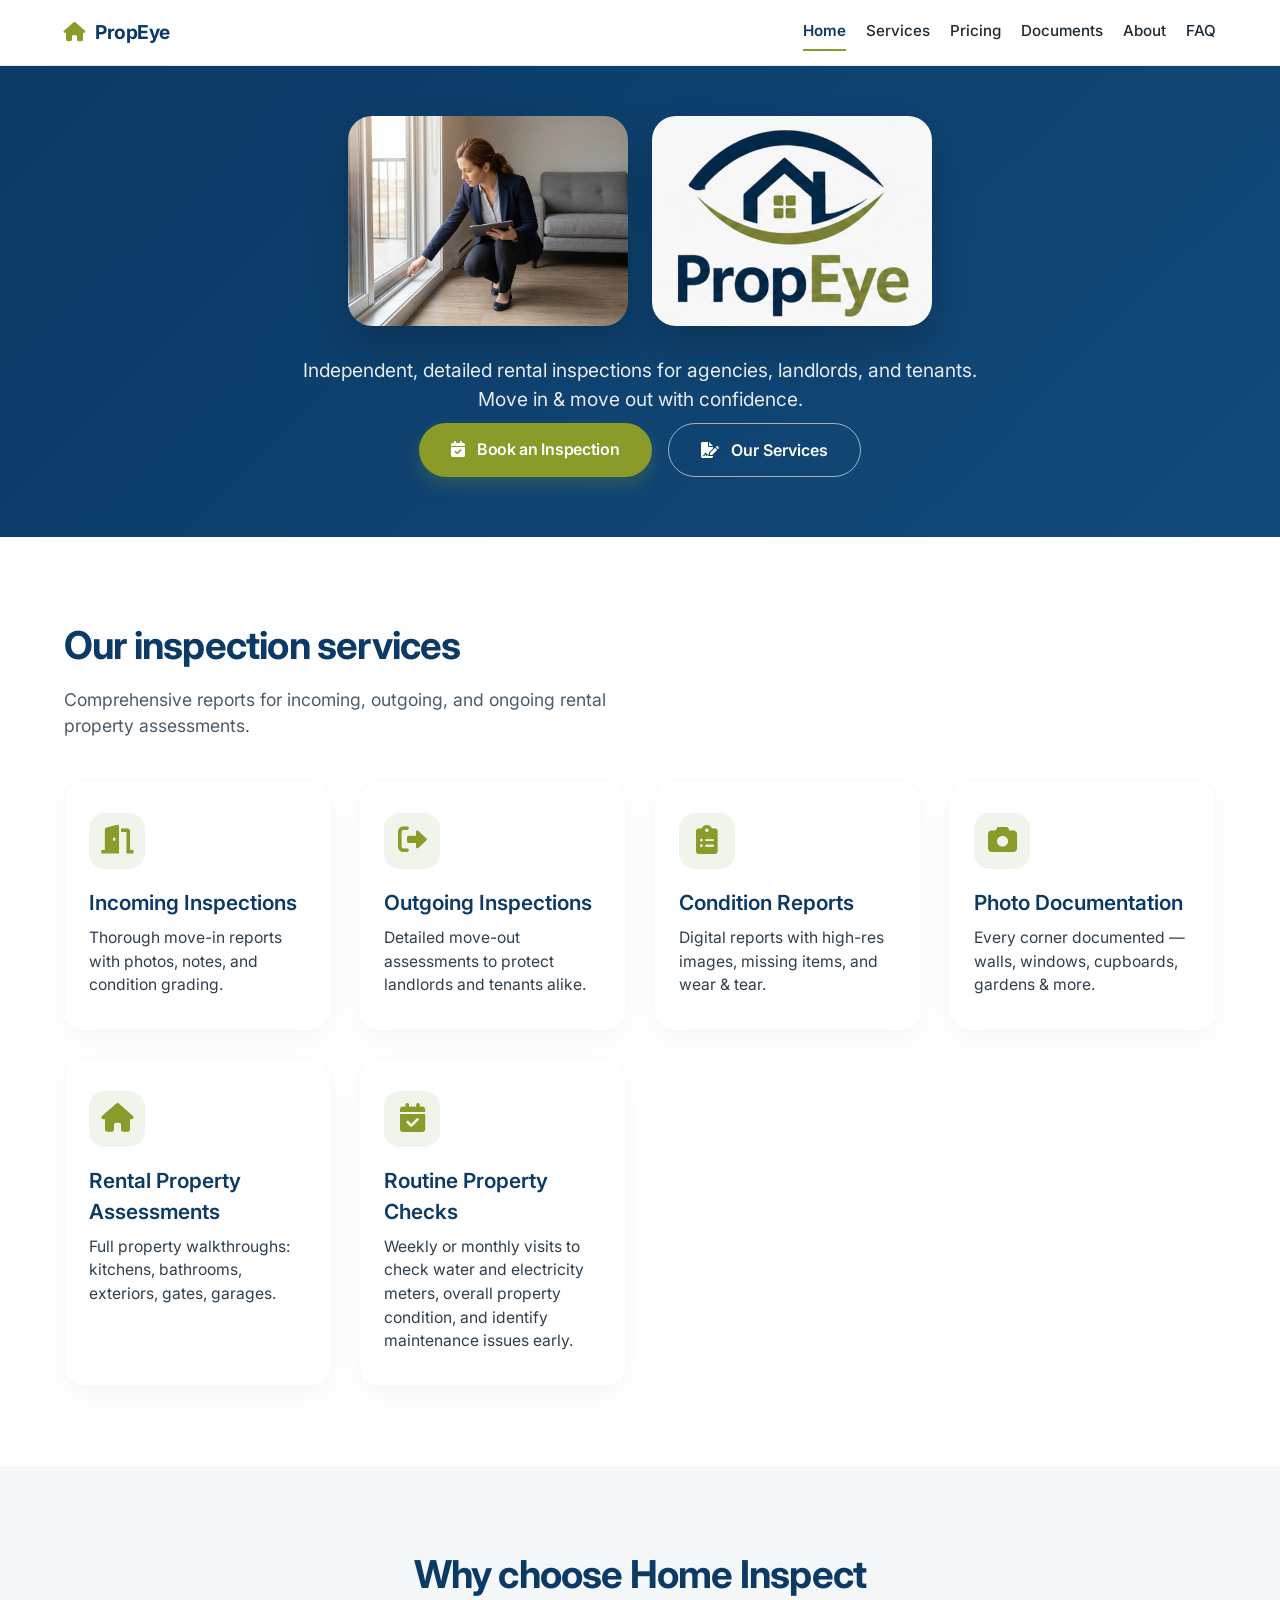
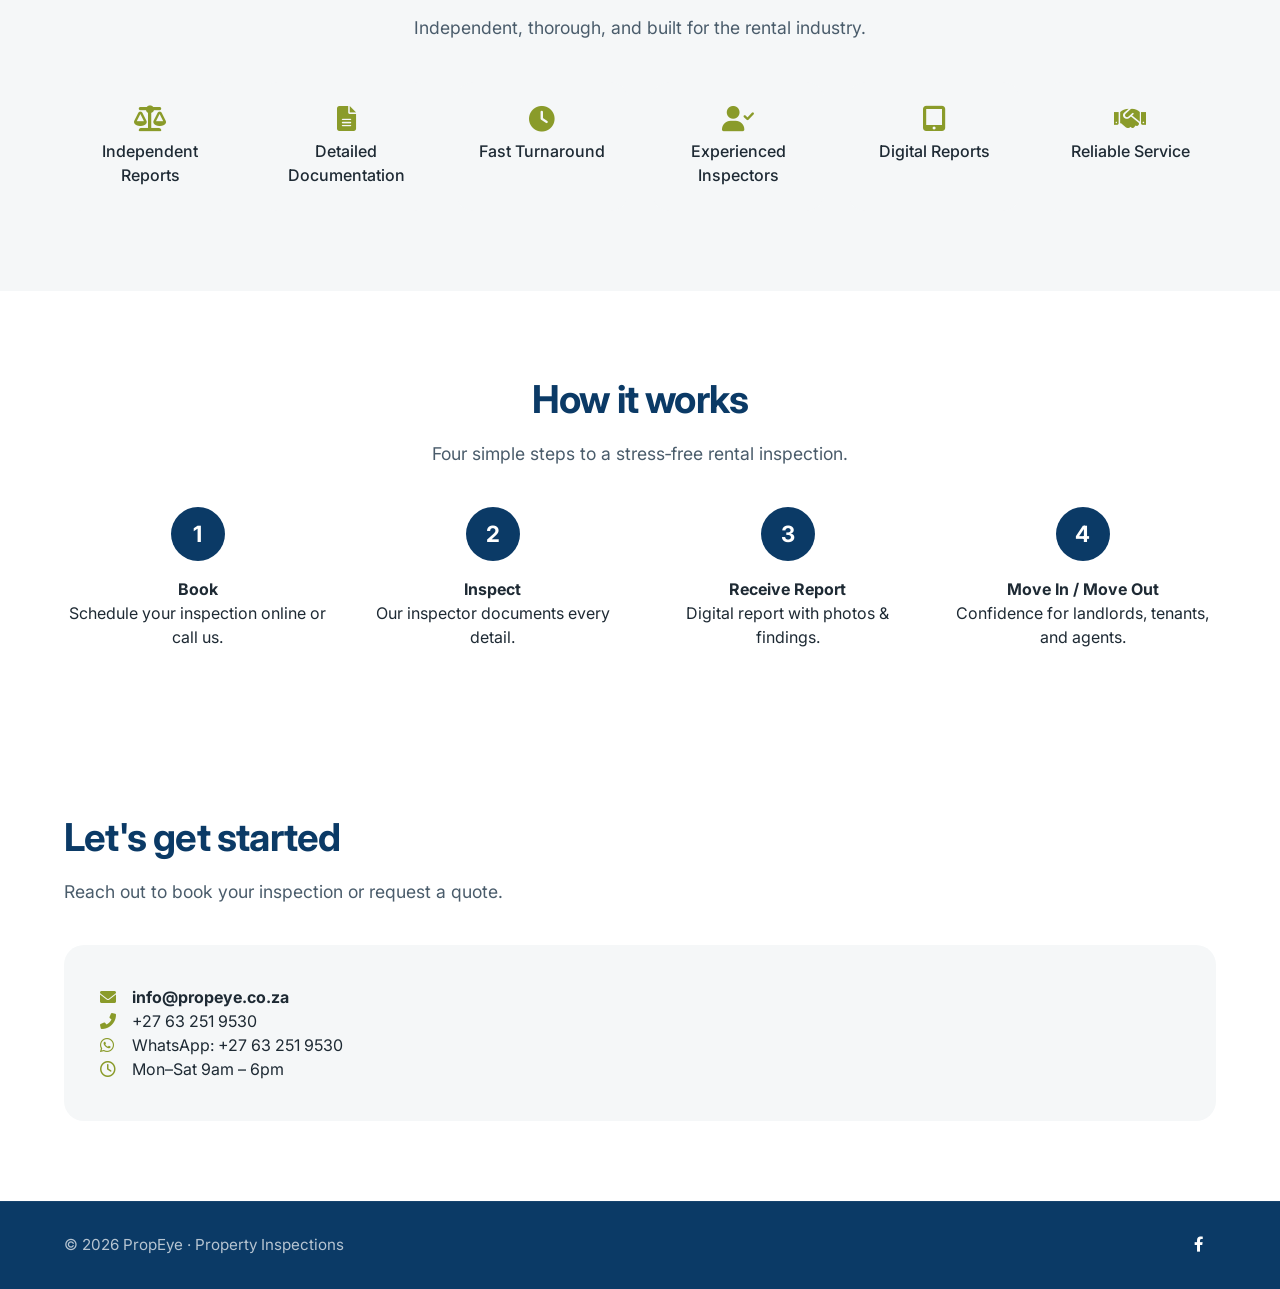
==== index.html @ f42c0b0c "added services and pricing page, fixed img layout on index page" ====
<!DOCTYPE html>
<html lang="en">
<head>
  <meta charset="UTF-8" />
  <meta name="viewport" content="width=device-width, initial-scale=1.0" />
  <title>PropEye Property Inspections</title>
  <link rel="icon" href="images/icon.png" type="image/png">
  <!-- Google Fonts + Font Awesome Icons -->
  <link rel="preconnect" href="https://fonts.googleapis.com" />
  <link rel="preconnect" href="https://fonts.gstatic.com" crossorigin />
  <link href="https://fonts.googleapis.com/css2?family=Inter:opsz,wght@14..32,400;14..32,500;14..32,600;14..32,700&display=swap" rel="stylesheet" />
  <link rel="stylesheet" href="https://cdnjs.cloudflare.com/ajax/libs/font-awesome/6.0.0-beta3/css/all.min.css" />
  <style>
    /* ----- reset & base ----- */
    * {
      margin: 0;
      padding: 0;
      box-sizing: border-box;
    }

    :root {
      --navy: #0B3A66;
      --olive: #8A9B2A;
      --white: #FFFFFF;
      --light-grey: #F5F7F8;
      --text-dark: #1E2A34;
      --shadow-sm: 0 10px 30px rgba(0, 0, 0, 0.04);
      --shadow-hover: 0 20px 40px rgba(0, 0, 0, 0.07);
      --radius: 20px;
      --transition: all 0.25s ease;
    }

    html {
      scroll-behavior: smooth;
    }

    body {
      font-family: 'Inter', -apple-system, BlinkMacSystemFont, sans-serif;
      background: var(--white);
      color: var(--text-dark);
      line-height: 1.5;
      -webkit-font-smoothing: antialiased;
    }

    .container {
      max-width: 1200px;
      margin: 0 auto;
      padding: 0 24px;
    }

    /* ----- navigation ----- */
    .top-nav {
      background: white;
      border-bottom: 1px solid #e6eaef;
      padding: 14px 0;
      position: sticky;
      top: 0;
      z-index: 100;
      backdrop-filter: blur(4px);
      background: rgba(255,255,255,0.92);
    }

    .nav-inner {
      display: flex;
      flex-wrap: wrap;
      align-items: center;
      justify-content: space-between;
      gap: 16px 24px;
    }

    .nav-logo {
      font-weight: 700;
      font-size: 1.2rem;
      color: var(--navy);
      letter-spacing: -0.5px;
    }
    .nav-logo i {
      color: var(--olive);
      margin-right: 6px;
    }

    .nav-links {
      display: flex;
      flex-wrap: wrap;
      gap: 8px 20px;
      align-items: center;
    }

    .nav-links a {
      color: var(--text-dark);
      text-decoration: none;
      font-weight: 500;
      font-size: 0.95rem;
      padding: 6px 0;
      border-bottom: 2px solid transparent;
      transition: 0.2s;
    }

    .nav-links a:hover {
      border-bottom-color: var(--olive);
      color: var(--navy);
    }

    .nav-links a.active {
      border-bottom-color: var(--olive);
      color: var(--navy);
      font-weight: 600;
    }

    /* ----- buttons ----- */
    .btn-primary {
      display: inline-block;
      background: var(--olive);
      color: white;
      font-weight: 600;
      padding: 14px 32px;
      border-radius: 60px;
      text-decoration: none;
      font-size: 1rem;
      transition: var(--transition);
      border: none;
      box-shadow: 0 8px 18px rgba(138, 155, 42, 0.25);
      letter-spacing: -0.3px;
    }

    .btn-primary i {
      margin-right: 8px;
    }

    .btn-primary:hover {
      background: #7a8b22;
      transform: scale(1.01);
      box-shadow: 0 12px 24px rgba(138, 155, 42, 0.35);
    }

    .btn-outline {
      display: inline-block;
      background: transparent;
      color: white;
      font-weight: 600;
      padding: 14px 32px;
      border-radius: 60px;
      text-decoration: none;
      font-size: 1rem;
      border: 1.5px solid rgba(255,255,255,0.5);
      transition: var(--transition);
      backdrop-filter: blur(2px);
    }

    .btn-outline i {
      margin-right: 8px;
    }

    .btn-outline:hover {
      background: rgba(255,255,255,0.1);
      border-color: white;
    }

 /* ----- hero (index page) with two images ----- */
    .hero {
      background: linear-gradient(135deg, var(--navy) 0%, #124a7a 100%);
      color: white;
      padding: 50px 0 60px;
    }

    .hero .hero-image-row {
      display: flex;
      justify-content: center;
      gap: 24px;
      flex-wrap: wrap;
      margin-bottom: 30px;
    }

    .hero .hero-image-item {
      flex: 0 1 280px;
      max-width: 340px;
    }

    .hero .hero-image-item img {
      width: 100%;
      aspect-ratio: 4 / 3;
      object-fit: cover;
      border-radius: 24px;
      box-shadow: 0 20px 40px rgba(0,0,0,0.2);
      display: block;
      background: #d9e2ec;
    }

    .hero .hero-text-block {
      text-align: center;
      max-width: 700px;
      margin: 0 auto;
    }

    .hero .hero-text-block h1 {
      font-size: 2.6rem;
      font-weight: 700;
      letter-spacing: -0.8px;
      margin-bottom: 12px;
    }

    .hero .hero-text-block p {
      font-size: 1.2rem;
      opacity: 0.9;
      margin-bottom: 10px;
    }

    .hero .hero-buttons {
      display: flex;
      flex-wrap: wrap;
      justify-content: center;
      gap: 16px;
    }

    /* override outline for dark bg */
    .btn-outline {
      border-color: rgba(255,255,255,0.6);
    }

    /* ----- section base (keep all existing styles) ----- */
    section {
      padding: 80px 0;
    }

    .section-title {
      font-size: 2.4rem;
      font-weight: 700;
      letter-spacing: -0.8px;
      color: var(--navy);
      margin-bottom: 12px;
    }

    .section-sub {
      color: #4a5c6b;
      max-width: 600px;
      margin-bottom: 40px;
      font-size: 1.1rem;
    }

    .text-center {
      text-align: center;
    }

    .mx-auto {
      margin-left: auto;
      margin-right: auto;
    }

    .grid-3 {
      display: grid;
      grid-template-columns: repeat(auto-fit, minmax(250px, 1fr));
      gap: 28px;
    }

    .grid-4 {
      display: grid;
      grid-template-columns: repeat(auto-fit, minmax(200px, 1fr));
      gap: 28px;
    }

    .card {
      background: var(--white);
      padding: 32px 24px;
      border-radius: var(--radius);
      box-shadow: var(--shadow-sm);
      transition: var(--transition);
      border: 1px solid rgba(0,0,0,0.02);
    }

    .card:hover {
      transform: translateY(-6px);
      box-shadow: var(--shadow-hover);
    }

    .card i {
      font-size: 2.2rem;
      color: var(--olive);
      margin-bottom: 16px;
      display: inline-block;
    }

    .card h3 {
      font-size: 1.3rem;
      font-weight: 600;
      margin-bottom: 8px;
      color: var(--navy);
    }

    .card p {
      color: #2e3f4d;
      font-size: 0.98rem;
    }

    .card-icon-bg {
      background: #f0f5eb;
      width: 56px;
      height: 56px;
      border-radius: 16px;
      display: flex;
      align-items: center;
      justify-content: center;
      margin-bottom: 18px;
    }

    .card-icon-bg i {
      font-size: 1.8rem;
      margin: 0;
      color: var(--olive);
    }

    .feature-grid {
      display: grid;
      grid-template-columns: repeat(auto-fit, minmax(170px, 1fr));
      gap: 24px;
    }

    .feature-item {
      background: var(--light-grey);
      padding: 24px 18px;
      border-radius: 18px;
      text-align: center;
      font-weight: 500;
    }

    .feature-item i {
      color: var(--olive);
      font-size: 1.6rem;
      margin-bottom: 8px;
      display: block;
    }

    .step-circle {
      display: flex;
      flex-direction: column;
      align-items: center;
      text-align: center;
    }

    .step-number {
      background: var(--navy);
      color: white;
      width: 54px;
      height: 54px;
      border-radius: 60px;
      display: flex;
      align-items: center;
      justify-content: center;
      font-weight: 700;
      font-size: 1.4rem;
      margin-bottom: 16px;
    }

    .testimonial-card {
      background: var(--light-grey);
      padding: 28px 24px;
      border-radius: var(--radius);
      box-shadow: var(--shadow-sm);
    }

    .testimonial-card i {
      color: var(--olive);
      opacity: 0.3;
      font-size: 1.8rem;
      margin-bottom: 6px;
    }

    .testimonial-card p {
      font-style: italic;
      margin: 8px 0 12px;
    }

    .testimonial-card h4 {
      font-weight: 600;
      color: var(--navy);
    }

    .contact-card {
      background: var(--light-grey);
      border-radius: var(--radius);
      padding: 40px 36px;
      display: flex;
      flex-wrap: wrap;
      gap: 30px;
      justify-content: space-between;
      align-items: center;
    }

    .contact-details i {
      width: 28px;
      color: var(--olive);
    }

    .footer {
      background: var(--navy);
      color: rgba(255,255,255,0.7);
      padding: 32px 0;
      font-size: 0.95rem;
      border-top: 1px solid rgba(255,255,255,0.05);
    }

    .footer a {
      color: white;
      text-decoration: none;
      margin: 0 12px;
    }

    .footer a:hover {
      text-decoration: underline;
    }

    @media (max-width: 700px) {
      .hero-image-row {
        gap: 16px;
        max-width: 480px;
      }
      .hero-image-item {
        flex: 1 1 140px;
        min-width: 120px;
        max-width: 220px;
      }
      .hero-text-block p {
        font-size: 1.1rem;
      }
      .section-title {
        font-size: 2rem;
      }
      .contact-card {
        flex-direction: column;
        align-items: flex-start;
      }
      .nav-inner {
        flex-direction: column;
        align-items: center;
      }
    }

    @media (max-width: 480px) {
      .hero-image-item {
        flex: 1 1 100%;
        max-width: 260px;
        min-width: 140px;
      }
      .hero-image-row {
        max-width: 100%;
      }
    }
  </style>
</head>
<body>

<!-- NAVIGATION -->
<nav class="top-nav">
  <div class="container nav-inner">
    <div class="nav-logo">
      <i class="fas fa-home"></i> PropEye
    </div>
    <div class="nav-links">
      <a href="index.html" class="active">Home</a>
      <a href="services.html">Services</a>
      <a href="pricing.html">Pricing</a>
      <a href="#">Documents</a>
      <a href="#">About</a>
      <a href="#">FAQ</a>
    </div>
  </div>
</nav>

<!-- HERO: two images side by side, same size + p + buttons -->
<!-- <header class="hero">
  <div class="container hero-grid">
    <div class="hero-image-row">
      <div class="hero-image-item logo">
        <img src="images/logo.png" alt="Home Inspect Logo" />
      </div>
      <div class="hero-image-item">
        <img src="images/inspections.jpg" alt="Property inspector reviewing rental home" />
      </div>
    </div>
    <div class="hero-text-block">
      <p>Independent, detailed rental inspections for agencies, landlords, and tenants. Move in & move out with confidence.</p>
      <div class="hero-buttons">
        <a href="#contact" class="btn-primary"><i class="fas fa-calendar-check"></i> Book an Inspection</a>
        <a href="services.html" class="btn-outline"><i class="fas fa-file-signature"></i> Our Services</a>
      </div>
    </div>
  </div>
</header> -->

  <header class="hero">
    <div class="container">
      <div class="hero-image-row">
        <div class="hero-image-item">
          <img src="images/inspections.jpg" alt="Detailed property inspection" />
        </div>
        <div class="hero-image-item">
          <img src="images/logo.png" alt="PropEye logo" />
        </div>
      </div>
      <div class="hero-text-block">
        <p>Independent, detailed rental inspections for agencies, landlords, and tenants. Move in & move out with confidence.</p>
      <div class="hero-buttons">
        <a href="#contact" class="btn-primary"><i class="fas fa-calendar-check"></i> Book an Inspection</a>
        <a href="services.html" class="btn-outline"><i class="fas fa-file-signature"></i> Our Services</a>
      </div>
      </div>
    </div>
  </header>

<!-- SERVICES -->
<section id="services">
  <div class="container">
    <h2 class="section-title">Our inspection services</h2>
    <p class="section-sub">Comprehensive reports for incoming, outgoing, and ongoing rental property assessments.</p>
    <div class="grid-3">
      <div class="card"><div class="card-icon-bg"><i class="fas fa-door-open"></i></div><h3>Incoming Inspections</h3><p>Thorough move-in reports with photos, notes, and condition grading.</p></div>
      <div class="card"><div class="card-icon-bg"><i class="fas fa-sign-out-alt"></i></div><h3>Outgoing Inspections</h3><p>Detailed move-out assessments to protect landlords and tenants alike.</p></div>
      <div class="card"><div class="card-icon-bg"><i class="fas fa-clipboard-list"></i></div><h3>Condition Reports</h3><p>Digital reports with high-res images, missing items, and wear &amp; tear.</p></div>
      <div class="card"><div class="card-icon-bg"><i class="fas fa-camera"></i></div><h3>Photo Documentation</h3><p>Every corner documented — walls, windows, cupboards, gardens &amp; more.</p></div>
      <div class="card"><div class="card-icon-bg"><i class="fas fa-home"></i></div><h3>Rental Property Assessments</h3><p>Full property walkthroughs: kitchens, bathrooms, exteriors, gates, garages.</p></div>
      <div class="card"><div class="card-icon-bg"><i class="fas fa-calendar-check"></i></div><h3>Routine Property Checks</h3><p>Weekly or monthly visits to check water and electricity meters, overall property condition, and identify maintenance issues early.</p></div>
    </div>
  </div>
</section>

<!-- WHY CHOOSE US -->
<section style="background: var(--light-grey);">
  <div class="container">
    <h2 class="section-title text-center">Why choose Home Inspect</h2>
    <p class="section-sub text-center mx-auto">Independent, thorough, and built for the rental industry.</p>
    <div class="feature-grid">
      <div class="feature-item"><i class="fas fa-balance-scale"></i> Independent Reports</div>
      <div class="feature-item"><i class="fas fa-file-alt"></i> Detailed Documentation</div>
      <div class="feature-item"><i class="fas fa-clock"></i> Fast Turnaround</div>
      <div class="feature-item"><i class="fas fa-user-check"></i> Experienced Inspectors</div>
      <div class="feature-item"><i class="fas fa-tablet-alt"></i> Digital Reports</div>
      <div class="feature-item"><i class="fas fa-handshake"></i> Reliable Service</div>
    </div>
  </div>
</section>

<!-- HOW IT WORKS -->
<section>
  <div class="container">
    <h2 class="section-title text-center">How it works</h2>
    <p class="section-sub text-center mx-auto">Four simple steps to a stress‑free rental inspection.</p>
    <div class="grid-4">
      <div class="step-circle"><div class="step-number">1</div><h4>Book</h4><p>Schedule your inspection online or call us.</p></div>
      <div class="step-circle"><div class="step-number">2</div><h4>Inspect</h4><p>Our inspector documents every detail.</p></div>
      <div class="step-circle"><div class="step-number">3</div><h4>Receive Report</h4><p>Digital report with photos &amp; findings.</p></div>
      <div class="step-circle"><div class="step-number">4</div><h4>Move In / Move Out</h4><p>Confidence for landlords, tenants, and agents.</p></div>
    </div>
  </div>
</section>

<!-- CONTACT -->
<section id="contact">
  <div class="container">
    <h2 class="section-title">Let's get started</h2>
    <p class="section-sub">Reach out to book your inspection or request a quote.</p>
    <div class="contact-card">
      <div>
        <div class="contact-details"><i class="fas fa-envelope"></i> <strong>info@propeye.co.za</strong></div>
        <div class="contact-details"><i class="fas fa-phone-alt"></i> +27 63 251 9530</div>
        <div class="contact-details"><i class="fab fa-whatsapp"></i> WhatsApp: +27 63 251 9530</div>
        <div class="contact-details"><i class="far fa-clock"></i> Mon–Sat 9am – 6pm</div>
      </div>
      <div>
        <!-- <a href="#" class="btn-primary" style="background: var(--navy); box-shadow: 0 8px 18px rgba(11,58,102,0.25);"><i class="fas fa-calendar-plus"></i> Book online</a> -->
      </div>
    </div>
  </div>
</section>

<!-- FOOTER -->
<footer class="footer">
  <div class="container" style="display: flex; flex-wrap: wrap; justify-content: space-between; align-items: center;">
    <span>© 2026 PropEye · Property Inspections</span>
    <div>
      <a href="https://www.facebook.com/share/14cxHEFWzvn/"><i class="fab fa-facebook-f"></i></a>
    </div>
  </div>
</footer>

</body>
</html>
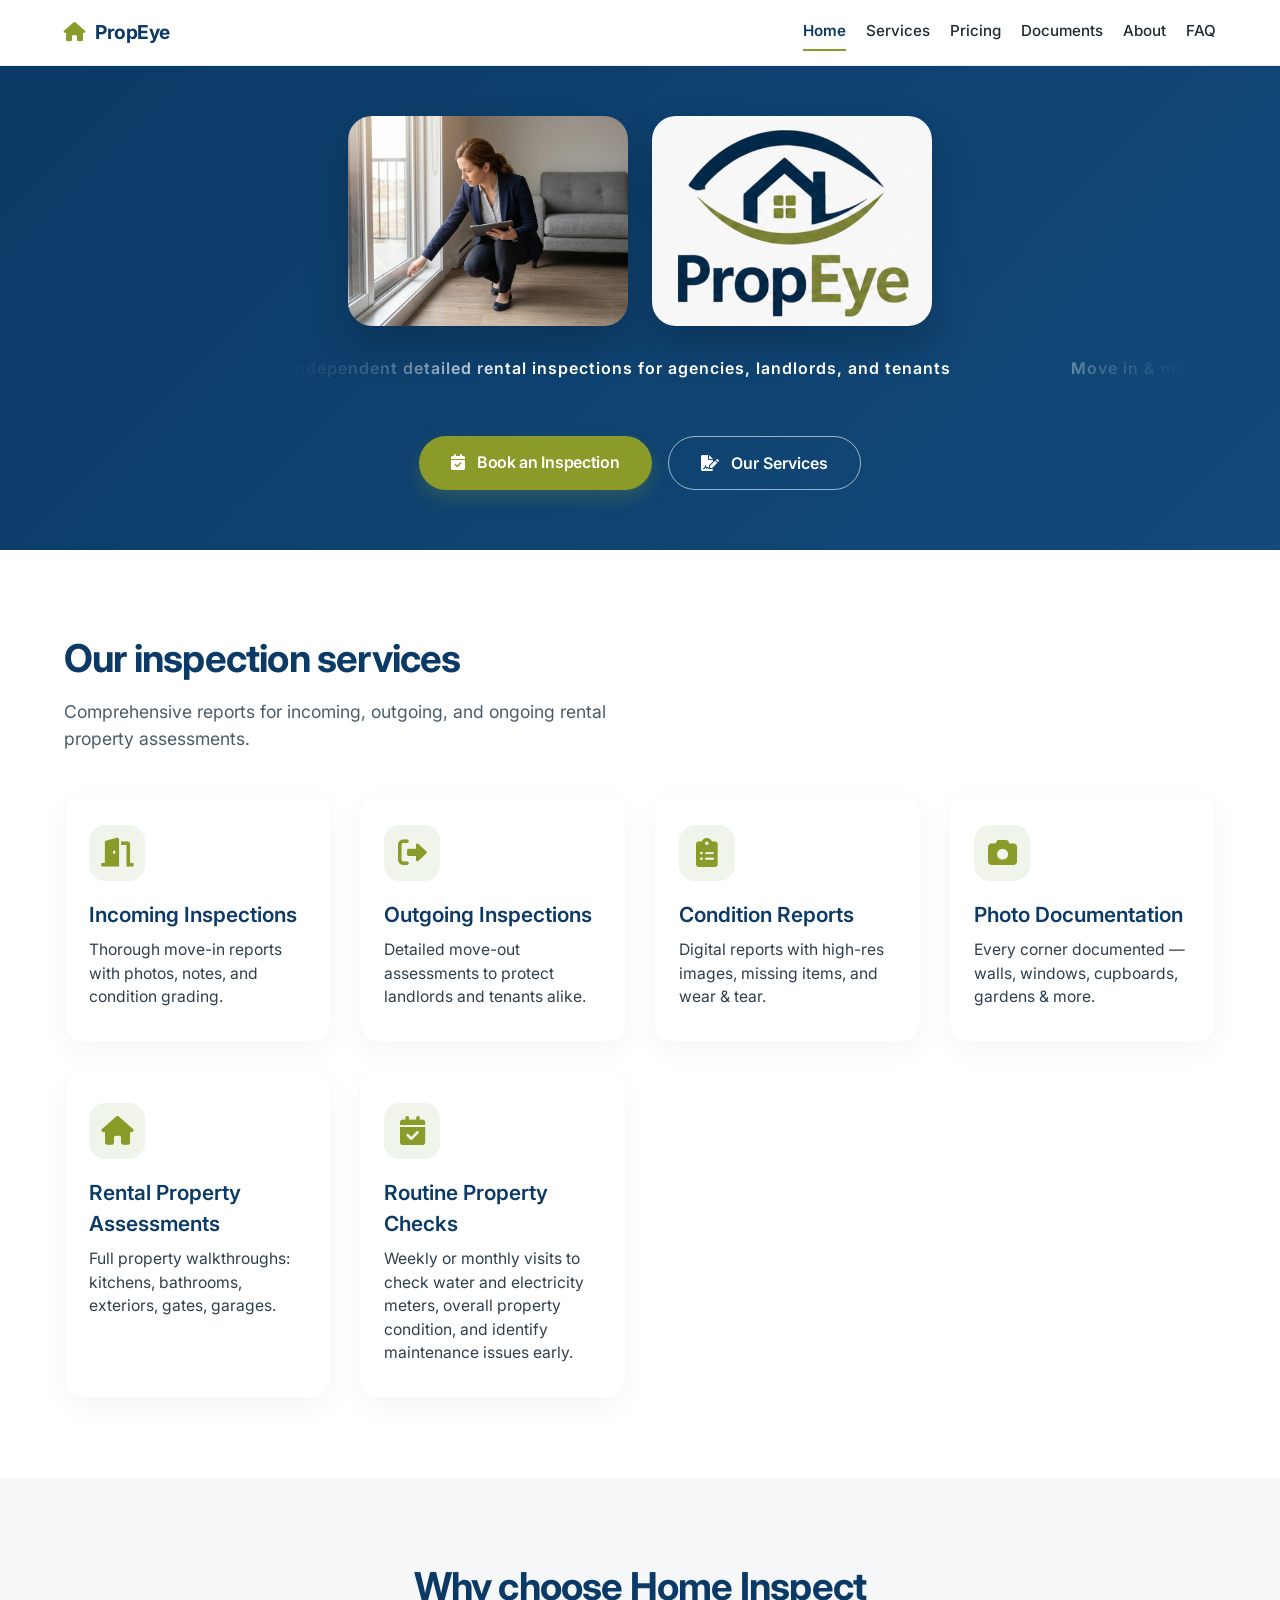
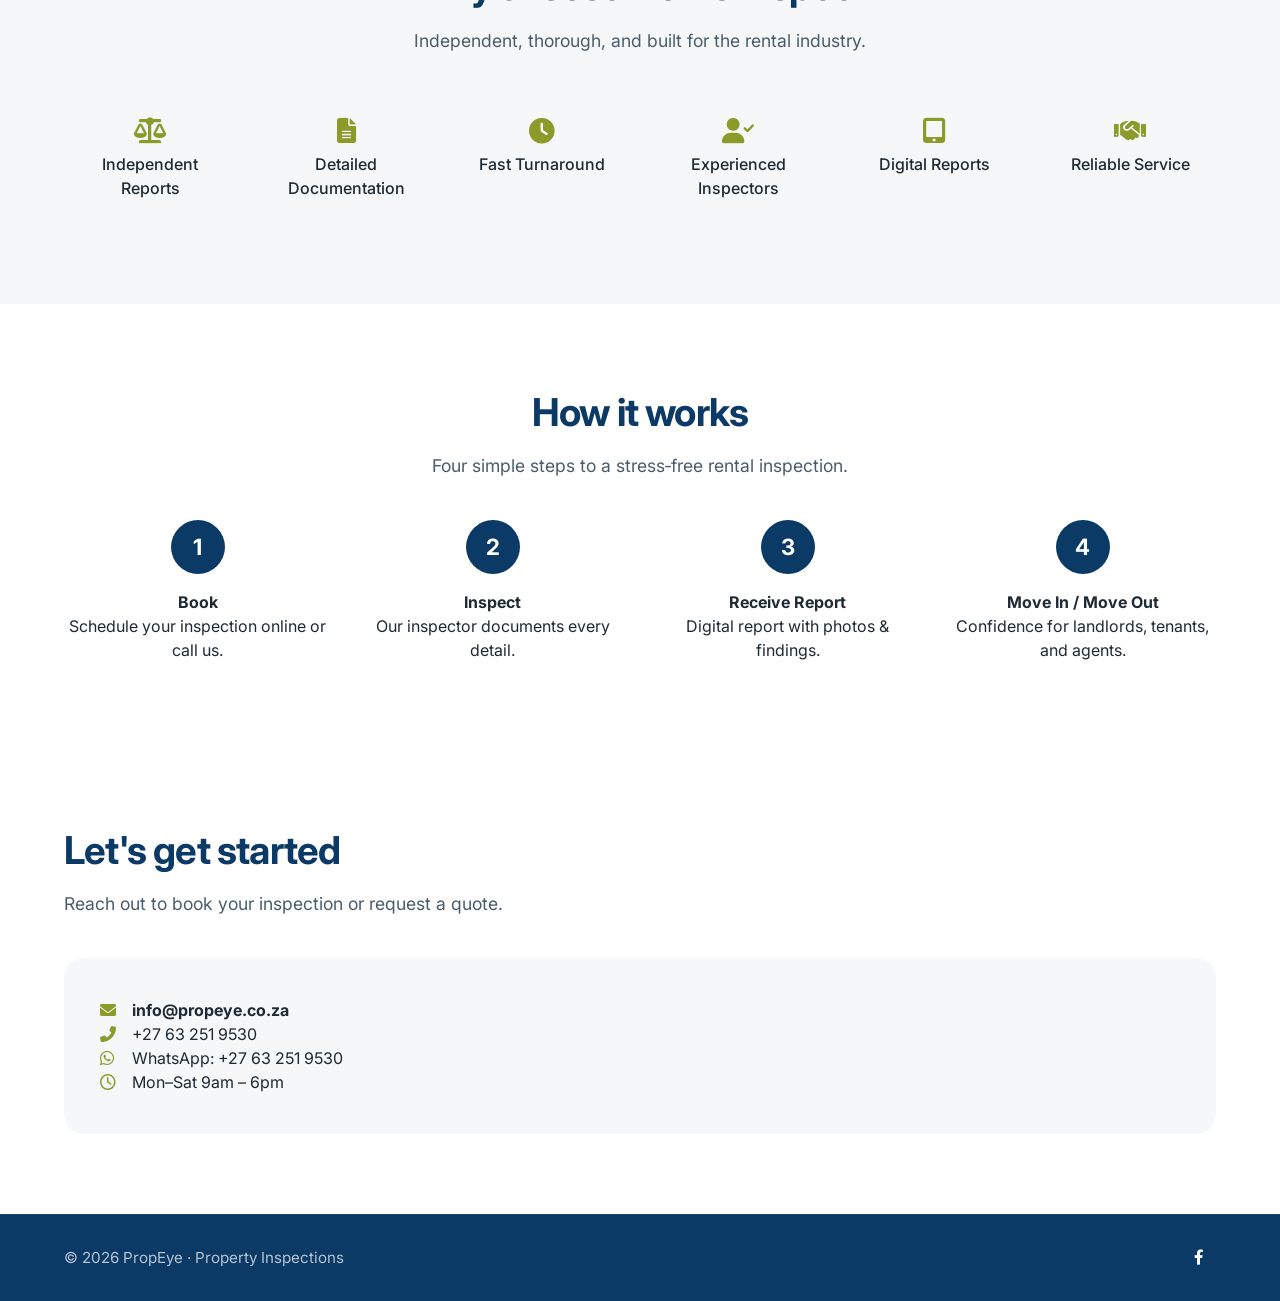
==== commit 34288301: "Added carousel animation to index, cleaned up services and moved heading to top of images." ====
--- a/index.html
+++ b/index.html
@@ -444,6 +444,61 @@
         max-width: 100%;
       }
     }
+    .carousel{
+      width:900px;
+      height:80px;
+      overflow:hidden;
+      position:relative;
+
+      /* Fade edges */
+      -webkit-mask-image: linear-gradient(
+          to right,
+          transparent 0%,
+          rgba(0,0,0,.2) 10%,
+          rgba(0,0,0,1) 25%,
+          rgba(0,0,0,1) 75%,
+          rgba(0,0,0,.2) 90%,
+          transparent 100%
+      );
+
+      mask-image: linear-gradient(
+          to right,
+          transparent 0%,
+          rgba(0,0,0,.2) 10%,
+          rgba(0,0,0,1) 25%,
+          rgba(0,0,0,1) 75%,
+          rgba(0,0,0,.2) 90%,
+          transparent 100%
+      );
+  }
+
+  .track{
+      display:flex;
+      width:max-content;
+      animation: scroll 40s linear infinite;
+  }
+
+  .item{
+      white-space:nowrap;
+      margin-right:120px;
+      font-size:1rem;
+      font-weight:600;
+      color:white;
+      letter-spacing:1px;
+  }
+
+  .item span{
+      color:#8A9130;
+  }
+
+  @keyframes scroll{
+      from{
+          transform:translateX(75%);
+      }
+      to{
+          transform:translateX(-100%);
+      }
+  }
   </style>
 </head>
 <body>
@@ -497,11 +552,27 @@
         </div>
       </div>
       <div class="hero-text-block">
-        <p>Independent, detailed rental inspections for agencies, landlords, and tenants. Move in & move out with confidence.</p>
+        <div class="carousel">
+          <div class="track">
+            <div class="item">Independent detailed rental inspections for agencies, landlords, and tenants</div>
+            <div class="item">Move in & move out with confidence</div>
+          </div>
+        </div>
+        <!-- <p>Independent, detailed rental inspections for agencies, landlords, and tenants. Move in & move out with confidence.</p> -->
       <div class="hero-buttons">
         <a href="#contact" class="btn-primary"><i class="fas fa-calendar-check"></i> Book an Inspection</a>
         <a href="services.html" class="btn-outline"><i class="fas fa-file-signature"></i> Our Services</a>
       </div>
+      <!-- <div class="carousel">
+    <div class="track">
+        <div class="item">✓ <span>Incoming</span> Property Inspections</div>
+        <div class="item">✓ Detailed Photo Reports</div>
+        <div class="item">✓ Exit Condition Assessments</div>
+        <div class="item">✓ Monthly Property Checks</div>
+        <div class="item">✓ Water & Electricity Meter Readings</div>
+        <div class="item">✓ Peace of Mind for Landlords</div>
+    </div>
+</div> -->
       </div>
     </div>
   </header>
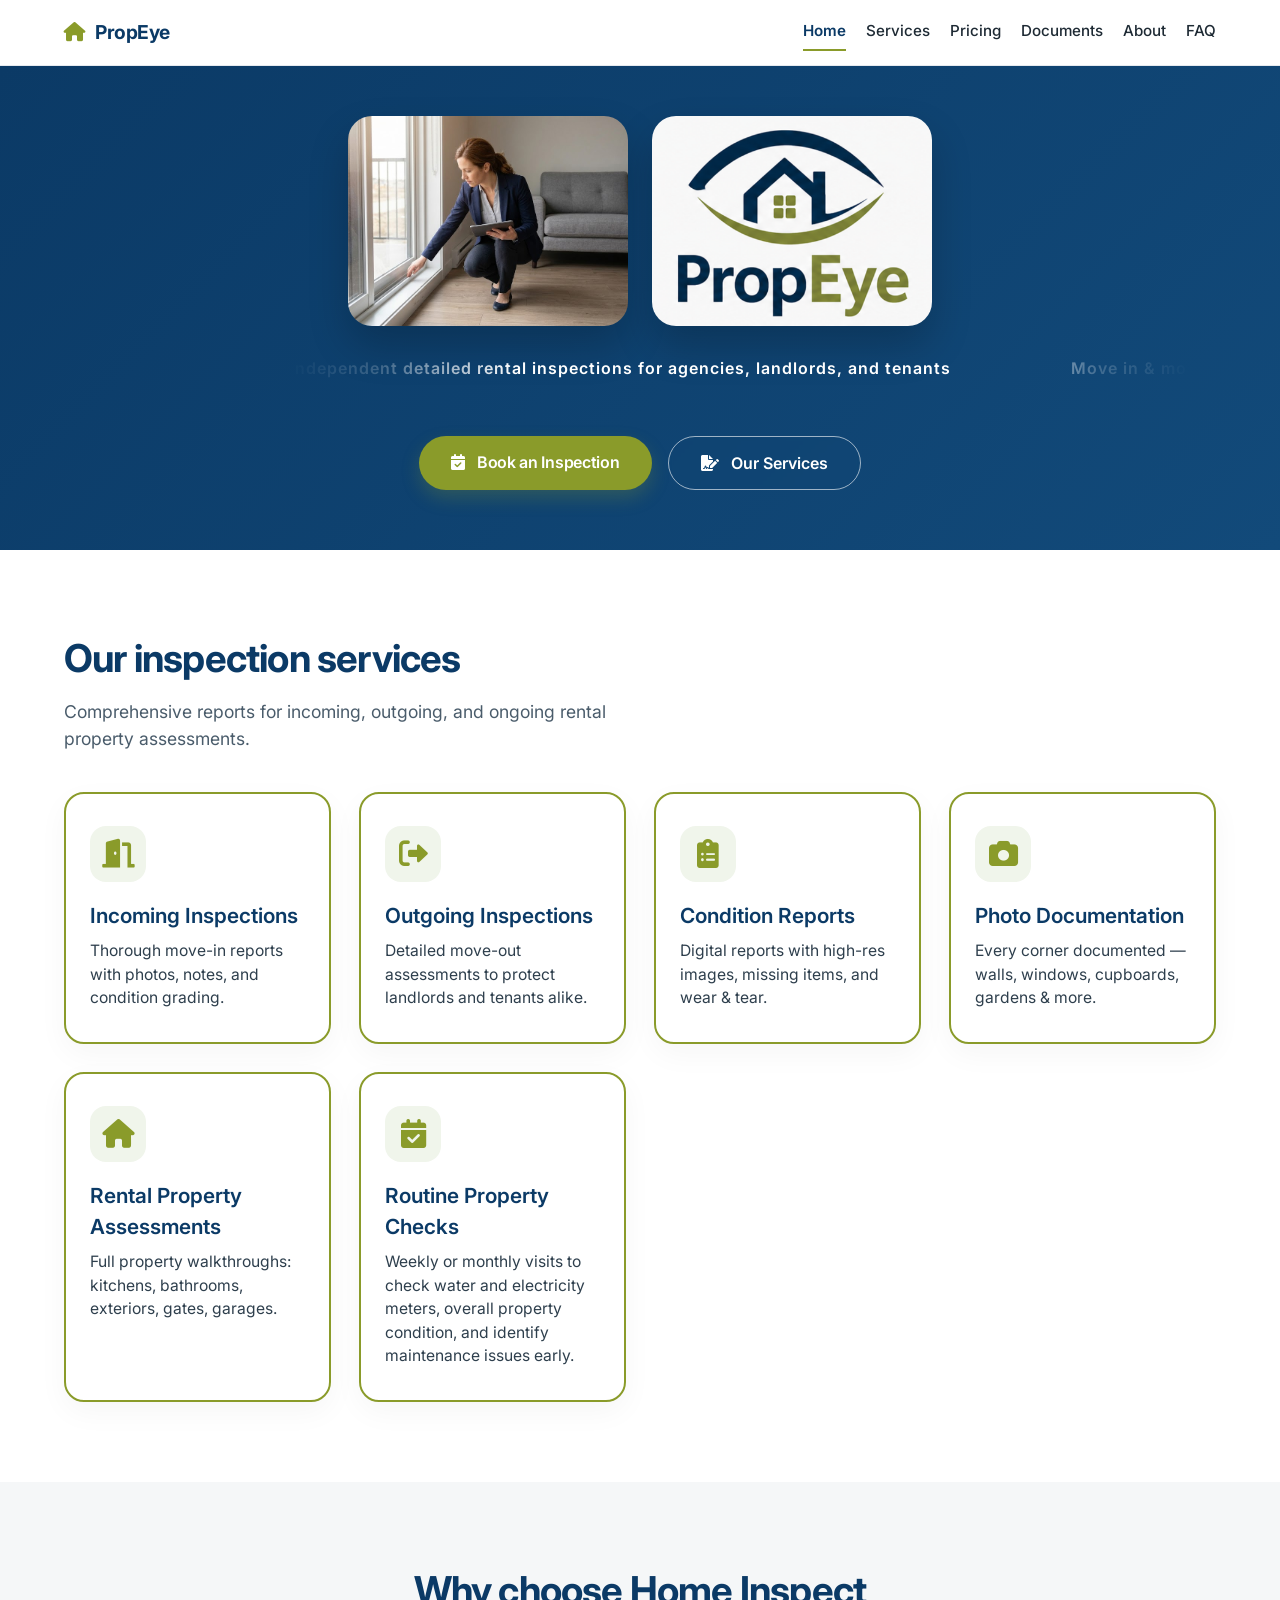
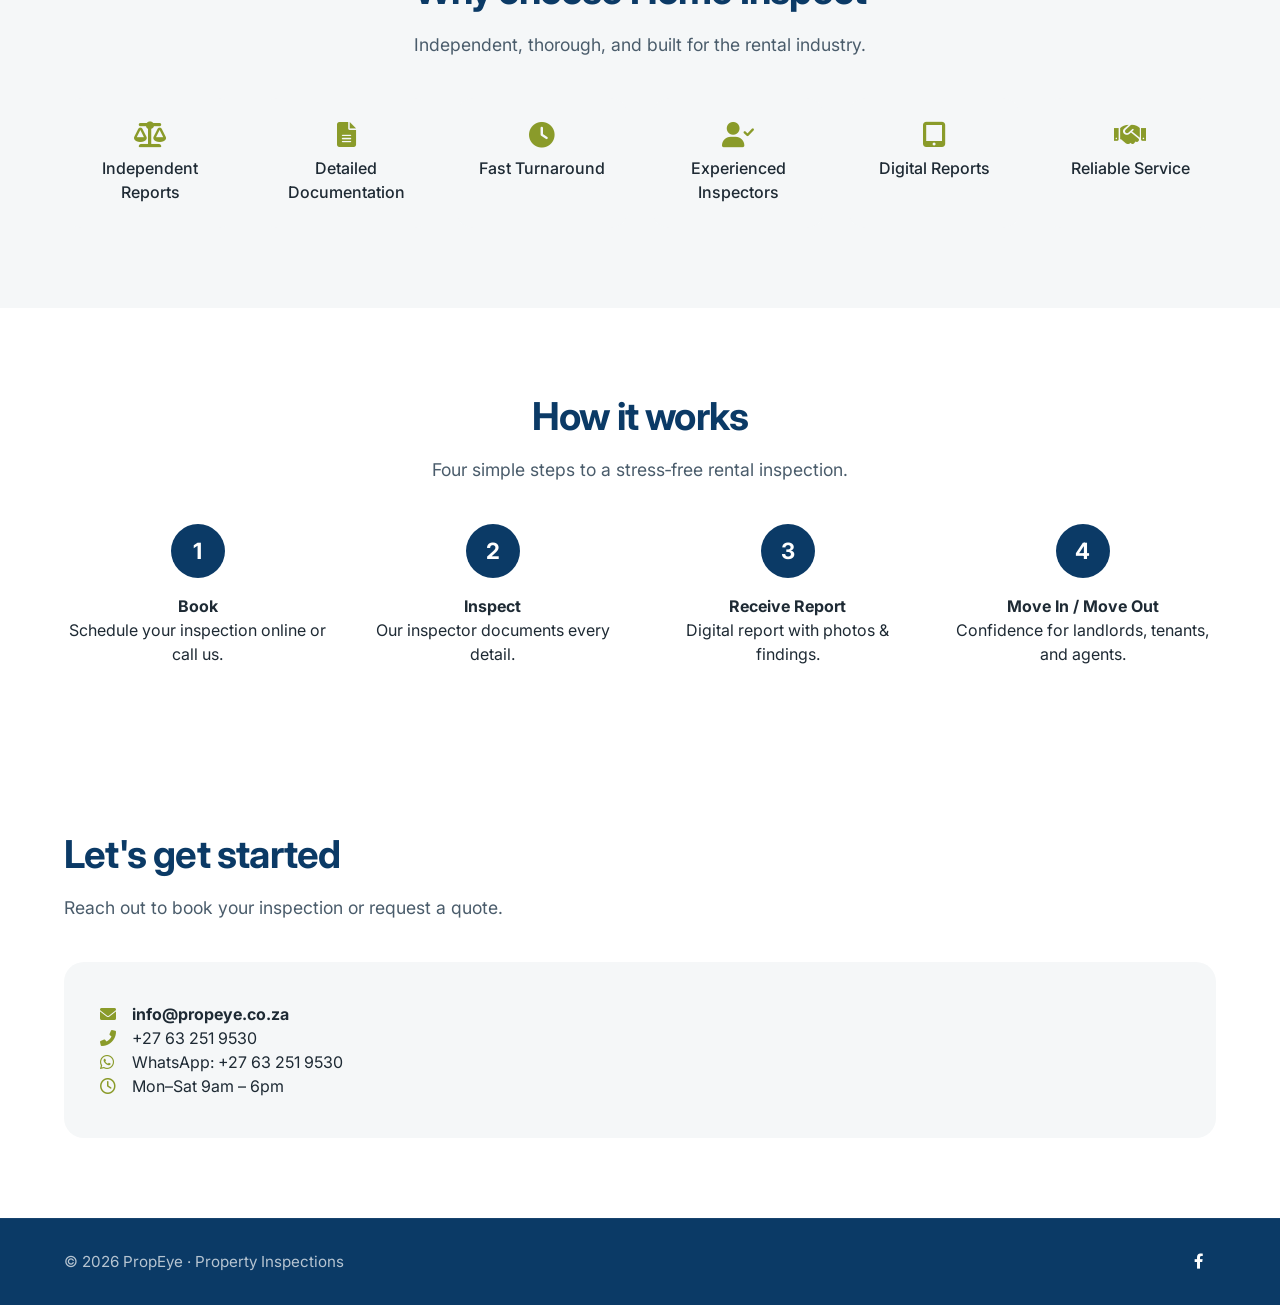
==== commit 8fb1e061: "updated borders on cards" ====
--- a/index.html
+++ b/index.html
@@ -264,7 +264,7 @@
       border-radius: var(--radius);
       box-shadow: var(--shadow-sm);
       transition: var(--transition);
-      border: 1px solid rgba(0,0,0,0.02);
+      border: 2px solid var(--olive);
     }
 
     .card:hover {
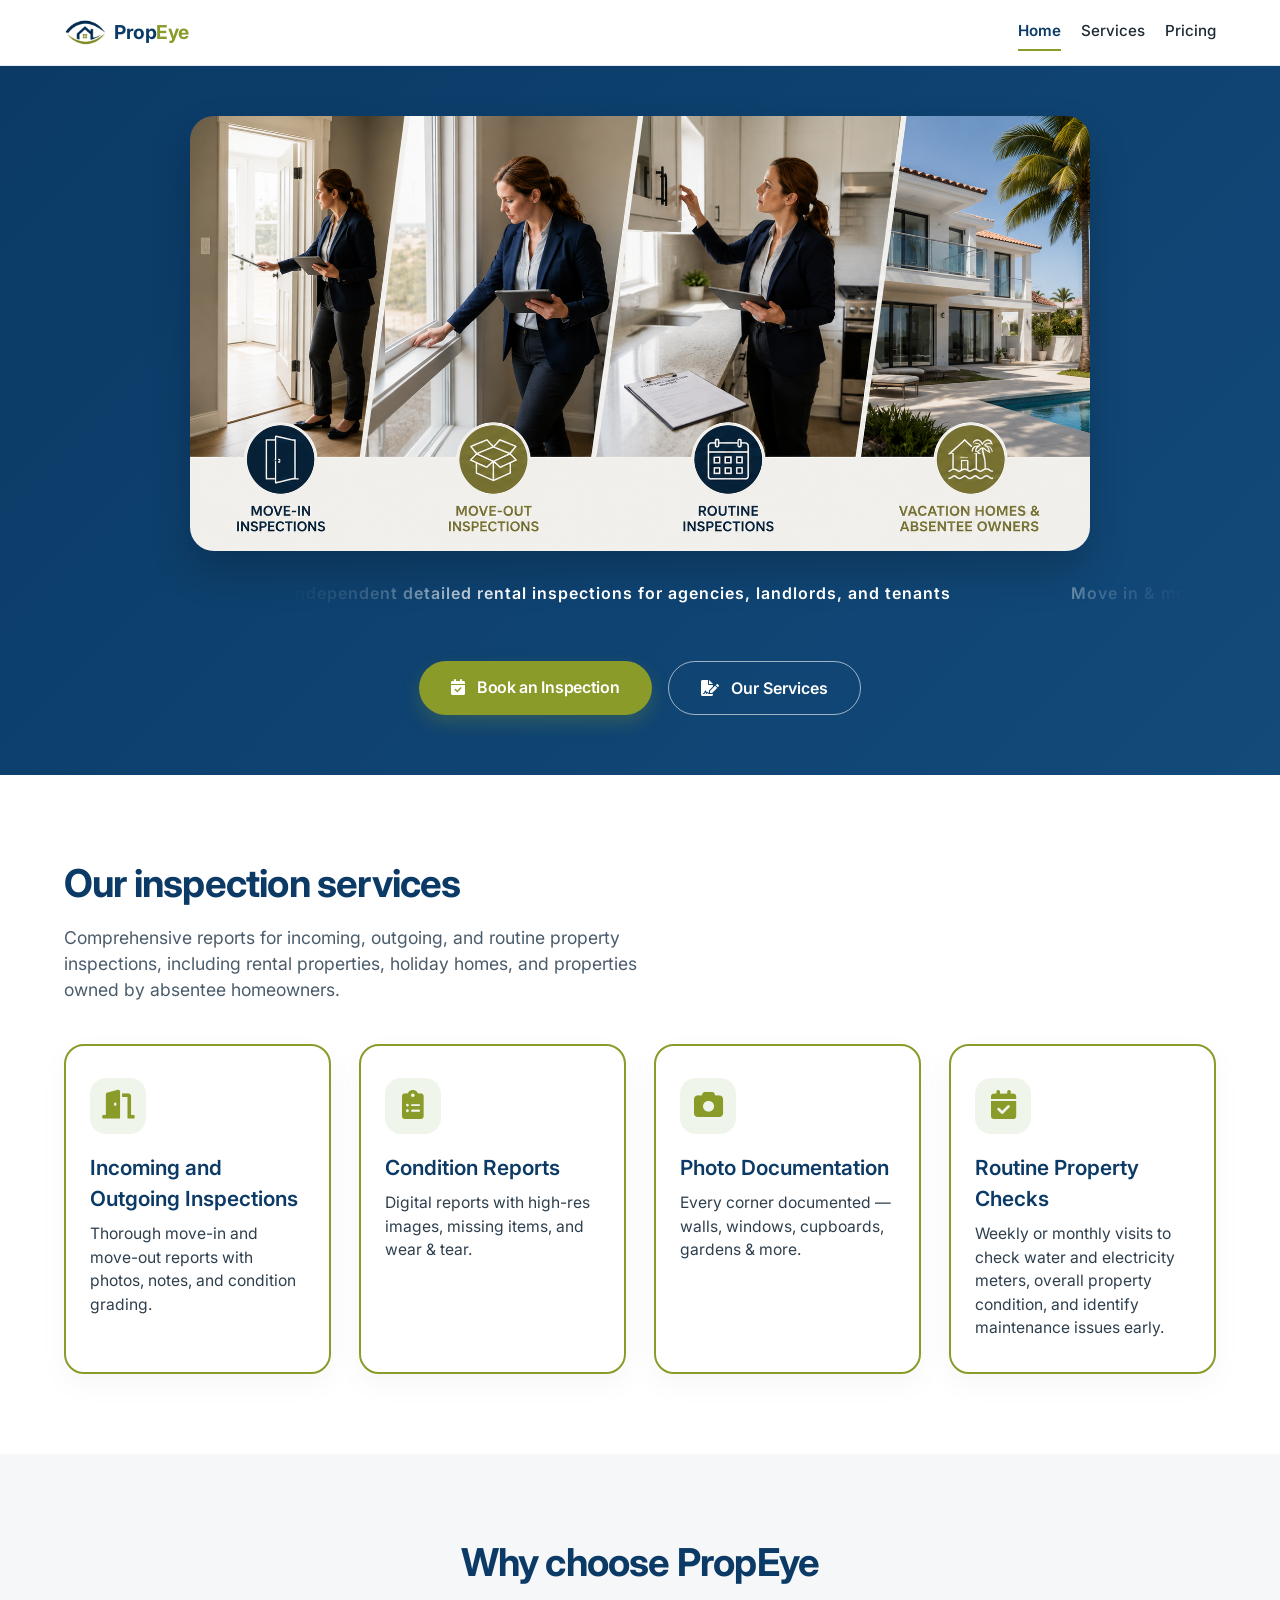
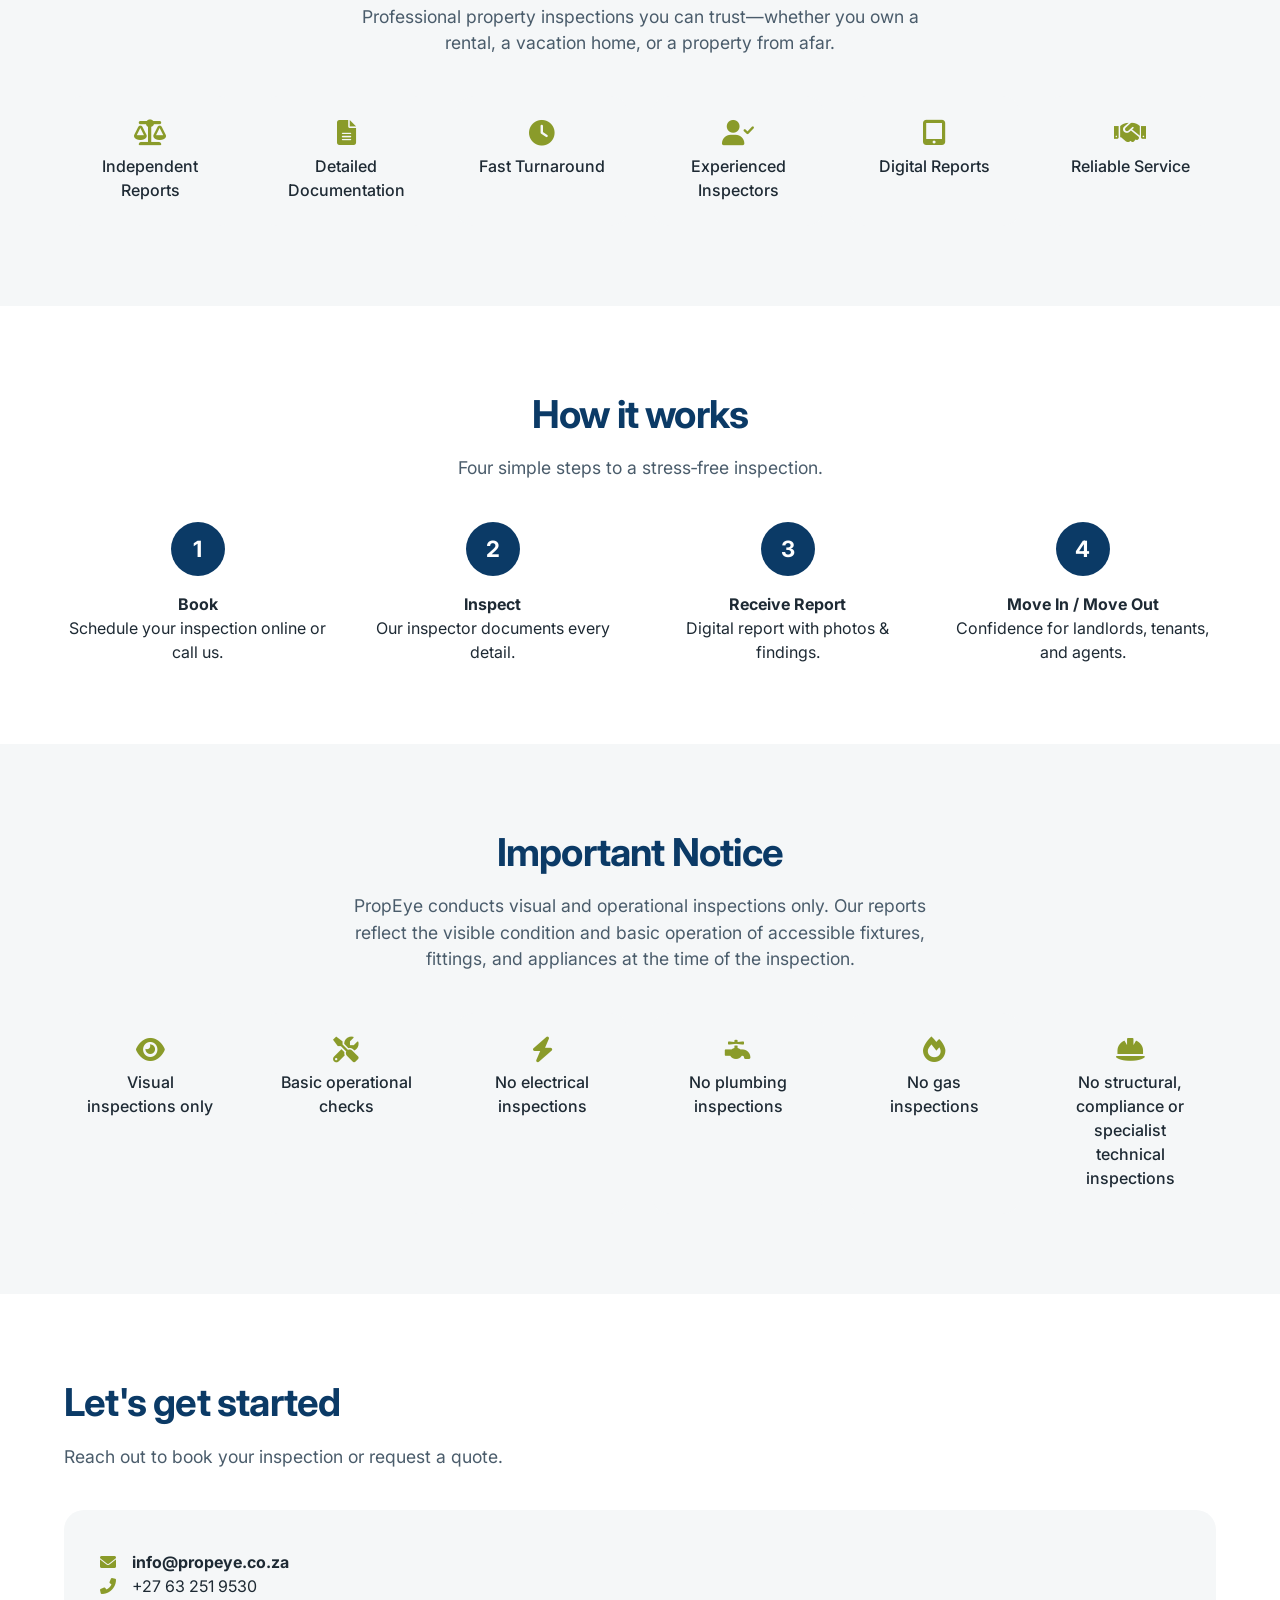
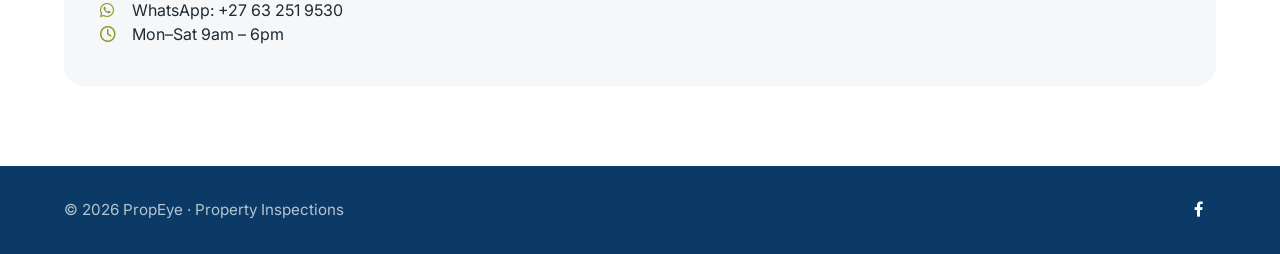
==== commit 3cbf1a66: "Page update" ====
--- a/index.html
+++ b/index.html
@@ -69,14 +69,27 @@
     }
 
     .nav-logo {
-      font-weight: 700;
-      font-size: 1.2rem;
-      color: var(--navy);
-      letter-spacing: -0.5px;
-    }
-    .nav-logo i {
-      color: var(--olive);
-      margin-right: 6px;
+        display: flex;
+        align-items: center;
+        gap: 8px;
+
+        font-weight: 700;
+        font-size: 1.2rem;
+        color: var(--navy);
+        letter-spacing: -0.5px;
+    }
+
+    .logo-img {
+        width: 42px;      /* Adjust to suit */
+        height: auto;
+        display: block;
+    }
+
+    .eye {
+    font-weight: 700;
+    font-size: 1.2rem;
+    color: var(--olive);
+    letter-spacing: -0.5px;
     }
 
     .nav-links {
@@ -171,20 +184,19 @@
       margin-bottom: 30px;
     }
 
-    .hero .hero-image-item {
-      flex: 0 1 280px;
-      max-width: 340px;
-    }
-
-    .hero .hero-image-item img {
-      width: 100%;
-      aspect-ratio: 4 / 3;
-      object-fit: cover;
-      border-radius: 24px;
-      box-shadow: 0 20px 40px rgba(0,0,0,0.2);
-      display: block;
-      background: #d9e2ec;
-    }
+.hero .hero-image-item {
+    flex: 1 1 45%;
+    max-width: 900px;
+}
+
+.hero .hero-image-item img {
+    width: 100%;
+    height: auto;
+    object-fit: contain;
+    border-radius: 24px;
+    box-shadow: 0 20px 40px rgba(0,0,0,0.2);
+    display: block;
+}
 
     .hero .hero-text-block {
       text-align: center;
@@ -434,10 +446,10 @@
       }
     }
 
-    @media (max-width: 480px) {
+    @media (max-width: 804px) {
       .hero-image-item {
         flex: 1 1 100%;
-        max-width: 260px;
+        max-width: 400px;
         min-width: 140px;
       }
       .hero-image-row {
@@ -507,49 +519,30 @@
 <nav class="top-nav">
   <div class="container nav-inner">
     <div class="nav-logo">
-      <i class="fas fa-home"></i> PropEye
+    <img src="images/min_logo.png" alt="PropEye Logo" class="logo-img">
+    <span>Prop<span class="eye">Eye</span></span>
     </div>
     <div class="nav-links">
       <a href="index.html" class="active">Home</a>
       <a href="services.html">Services</a>
       <a href="pricing.html">Pricing</a>
-      <a href="#">Documents</a>
+      <!-- <a href="#">Documents</a>
       <a href="#">About</a>
-      <a href="#">FAQ</a>
+      <a href="#">FAQ</a> -->
     </div>
   </div>
 </nav>
 
-<!-- HERO: two images side by side, same size + p + buttons -->
-<!-- <header class="hero">
-  <div class="container hero-grid">
-    <div class="hero-image-row">
-      <div class="hero-image-item logo">
-        <img src="images/logo.png" alt="Home Inspect Logo" />
-      </div>
-      <div class="hero-image-item">
-        <img src="images/inspections.jpg" alt="Property inspector reviewing rental home" />
-      </div>
-    </div>
-    <div class="hero-text-block">
-      <p>Independent, detailed rental inspections for agencies, landlords, and tenants. Move in & move out with confidence.</p>
-      <div class="hero-buttons">
-        <a href="#contact" class="btn-primary"><i class="fas fa-calendar-check"></i> Book an Inspection</a>
-        <a href="services.html" class="btn-outline"><i class="fas fa-file-signature"></i> Our Services</a>
-      </div>
-    </div>
-  </div>
-</header> -->
 
   <header class="hero">
     <div class="container">
       <div class="hero-image-row">
         <div class="hero-image-item">
-          <img src="images/inspections.jpg" alt="Detailed property inspection" />
+          <img src="images/index.png" alt="Detailed property inspection" />
         </div>
-        <div class="hero-image-item">
+        <!-- <div class="hero-image-item">
           <img src="images/logo.png" alt="PropEye logo" />
-        </div>
+        </div> -->
       </div>
       <div class="hero-text-block">
         <div class="carousel">
@@ -563,16 +556,6 @@
         <a href="#contact" class="btn-primary"><i class="fas fa-calendar-check"></i> Book an Inspection</a>
         <a href="services.html" class="btn-outline"><i class="fas fa-file-signature"></i> Our Services</a>
       </div>
-      <!-- <div class="carousel">
-    <div class="track">
-        <div class="item">✓ <span>Incoming</span> Property Inspections</div>
-        <div class="item">✓ Detailed Photo Reports</div>
-        <div class="item">✓ Exit Condition Assessments</div>
-        <div class="item">✓ Monthly Property Checks</div>
-        <div class="item">✓ Water & Electricity Meter Readings</div>
-        <div class="item">✓ Peace of Mind for Landlords</div>
-    </div>
-</div> -->
       </div>
     </div>
   </header>
@@ -581,13 +564,11 @@
 <section id="services">
   <div class="container">
     <h2 class="section-title">Our inspection services</h2>
-    <p class="section-sub">Comprehensive reports for incoming, outgoing, and ongoing rental property assessments.</p>
+    <p class="section-sub">Comprehensive reports for incoming, outgoing, and routine property inspections, including rental properties, holiday homes, and properties owned by absentee homeowners.</p>
     <div class="grid-3">
-      <div class="card"><div class="card-icon-bg"><i class="fas fa-door-open"></i></div><h3>Incoming Inspections</h3><p>Thorough move-in reports with photos, notes, and condition grading.</p></div>
-      <div class="card"><div class="card-icon-bg"><i class="fas fa-sign-out-alt"></i></div><h3>Outgoing Inspections</h3><p>Detailed move-out assessments to protect landlords and tenants alike.</p></div>
+      <div class="card"><div class="card-icon-bg"><i class="fas fa-door-open"></i></div><h3>Incoming and Outgoing Inspections</h3><p>Thorough move-in and move-out reports with photos, notes, and condition grading.</p></div>
       <div class="card"><div class="card-icon-bg"><i class="fas fa-clipboard-list"></i></div><h3>Condition Reports</h3><p>Digital reports with high-res images, missing items, and wear &amp; tear.</p></div>
       <div class="card"><div class="card-icon-bg"><i class="fas fa-camera"></i></div><h3>Photo Documentation</h3><p>Every corner documented — walls, windows, cupboards, gardens &amp; more.</p></div>
-      <div class="card"><div class="card-icon-bg"><i class="fas fa-home"></i></div><h3>Rental Property Assessments</h3><p>Full property walkthroughs: kitchens, bathrooms, exteriors, gates, garages.</p></div>
       <div class="card"><div class="card-icon-bg"><i class="fas fa-calendar-check"></i></div><h3>Routine Property Checks</h3><p>Weekly or monthly visits to check water and electricity meters, overall property condition, and identify maintenance issues early.</p></div>
     </div>
   </div>
@@ -596,8 +577,8 @@
 <!-- WHY CHOOSE US -->
 <section style="background: var(--light-grey);">
   <div class="container">
-    <h2 class="section-title text-center">Why choose Home Inspect</h2>
-    <p class="section-sub text-center mx-auto">Independent, thorough, and built for the rental industry.</p>
+    <h2 class="section-title text-center">Why choose PropEye</h2>
+    <p class="section-sub text-center mx-auto">Professional property inspections you can trust—whether you own a rental, a vacation home, or a property from afar.</p>
     <div class="feature-grid">
       <div class="feature-item"><i class="fas fa-balance-scale"></i> Independent Reports</div>
       <div class="feature-item"><i class="fas fa-file-alt"></i> Detailed Documentation</div>
@@ -613,12 +594,31 @@
 <section>
   <div class="container">
     <h2 class="section-title text-center">How it works</h2>
-    <p class="section-sub text-center mx-auto">Four simple steps to a stress‑free rental inspection.</p>
+    <p class="section-sub text-center mx-auto">Four simple steps to a stress‑free inspection.</p>
     <div class="grid-4">
       <div class="step-circle"><div class="step-number">1</div><h4>Book</h4><p>Schedule your inspection online or call us.</p></div>
       <div class="step-circle"><div class="step-number">2</div><h4>Inspect</h4><p>Our inspector documents every detail.</p></div>
       <div class="step-circle"><div class="step-number">3</div><h4>Receive Report</h4><p>Digital report with photos &amp; findings.</p></div>
       <div class="step-circle"><div class="step-number">4</div><h4>Move In / Move Out</h4><p>Confidence for landlords, tenants, and agents.</p></div>
+    </div>
+  </div>
+</section>
+
+<!-- NOTICE -->
+<section style="background: var(--light-grey);">
+  <div class="container">
+    <h2 class="section-title text-center">Important Notice</h2>
+    <p class="section-sub text-center mx-auto">
+      PropEye conducts visual and operational inspections only. Our reports reflect the visible condition and basic operation of accessible fixtures, fittings, and appliances at the time of the inspection.
+    </p>
+
+    <div class="feature-grid">
+      <div class="feature-item"><i class="fas fa-eye"></i> Visual inspections only</div>
+      <div class="feature-item"><i class="fas fa-tools"></i> Basic operational checks</div>
+      <div class="feature-item"><i class="fas fa-bolt"></i> No electrical inspections</div>
+      <div class="feature-item"><i class="fas fa-faucet"></i> No plumbing inspections</div>
+      <div class="feature-item"><i class="fas fa-fire"></i> No gas inspections</div>
+      <div class="feature-item"><i class="fas fa-hard-hat"></i> No structural, compliance or specialist technical inspections</div>
     </div>
   </div>
 </section>
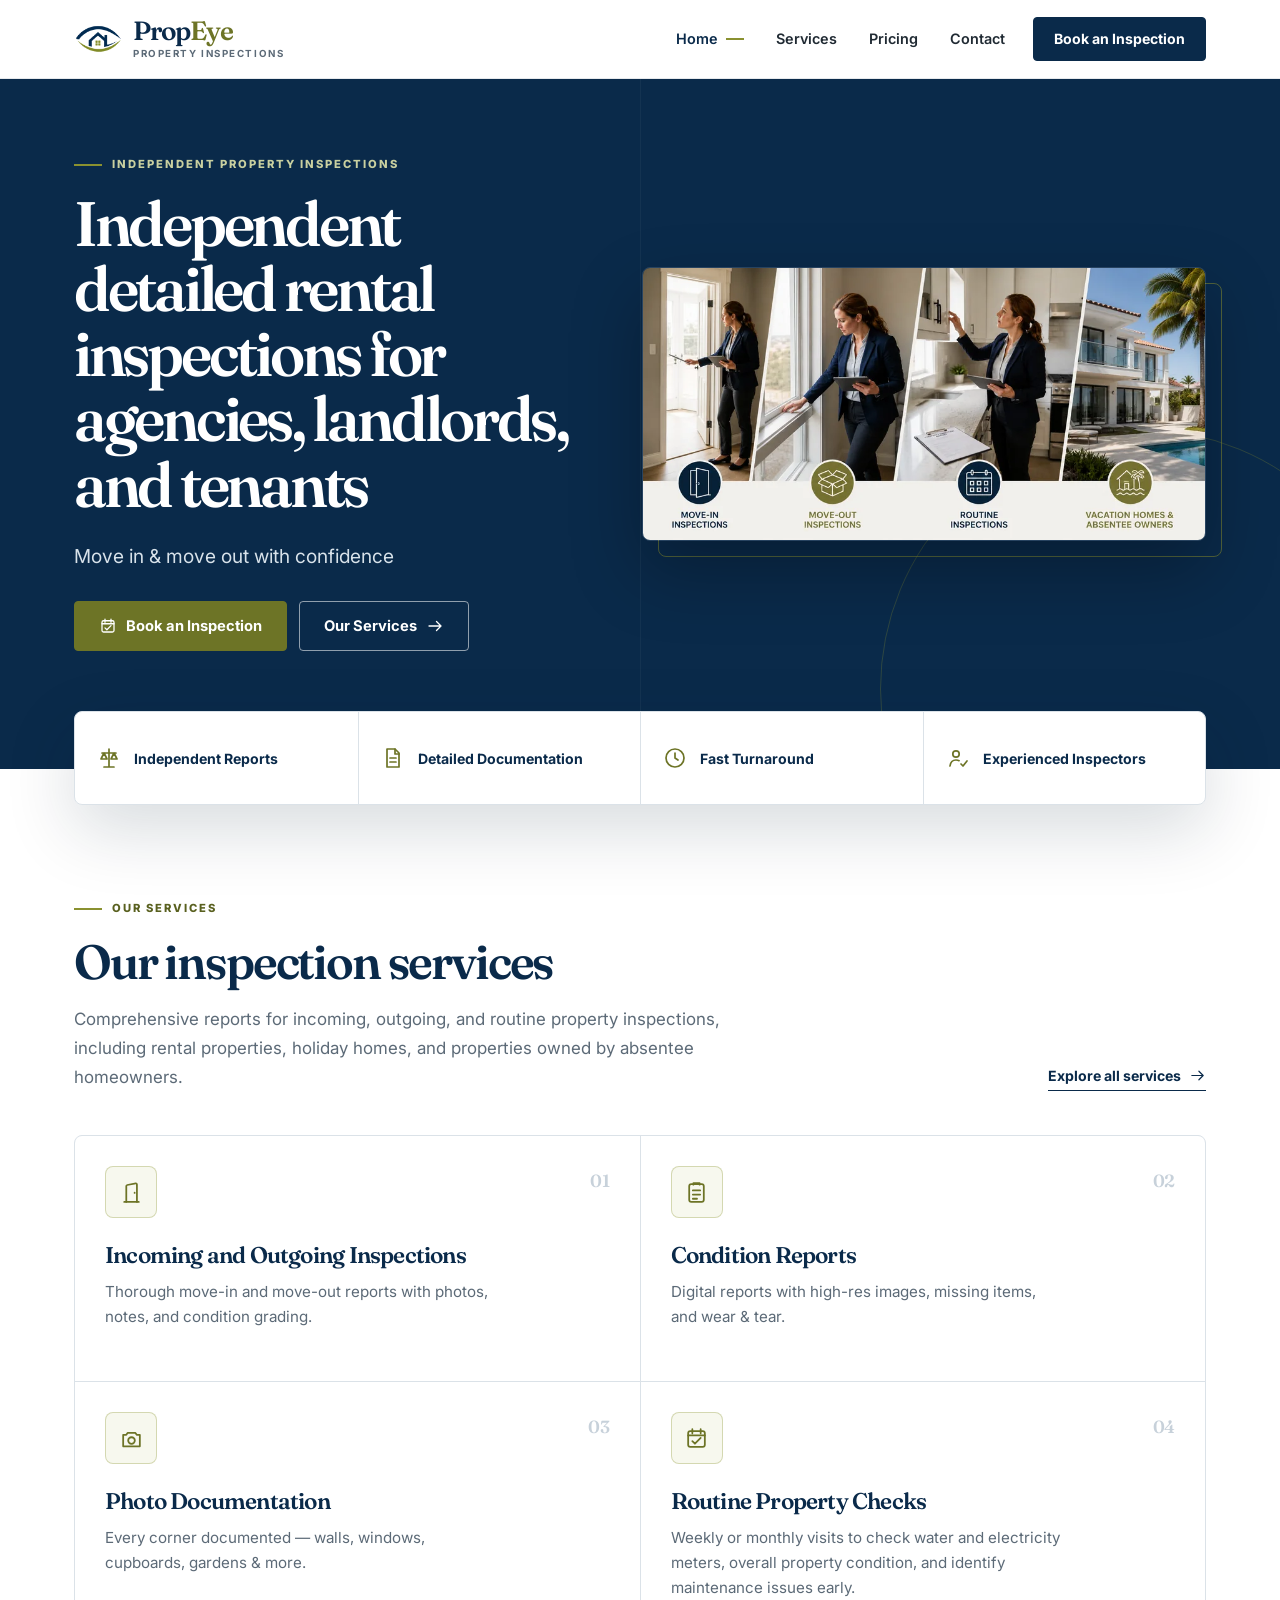
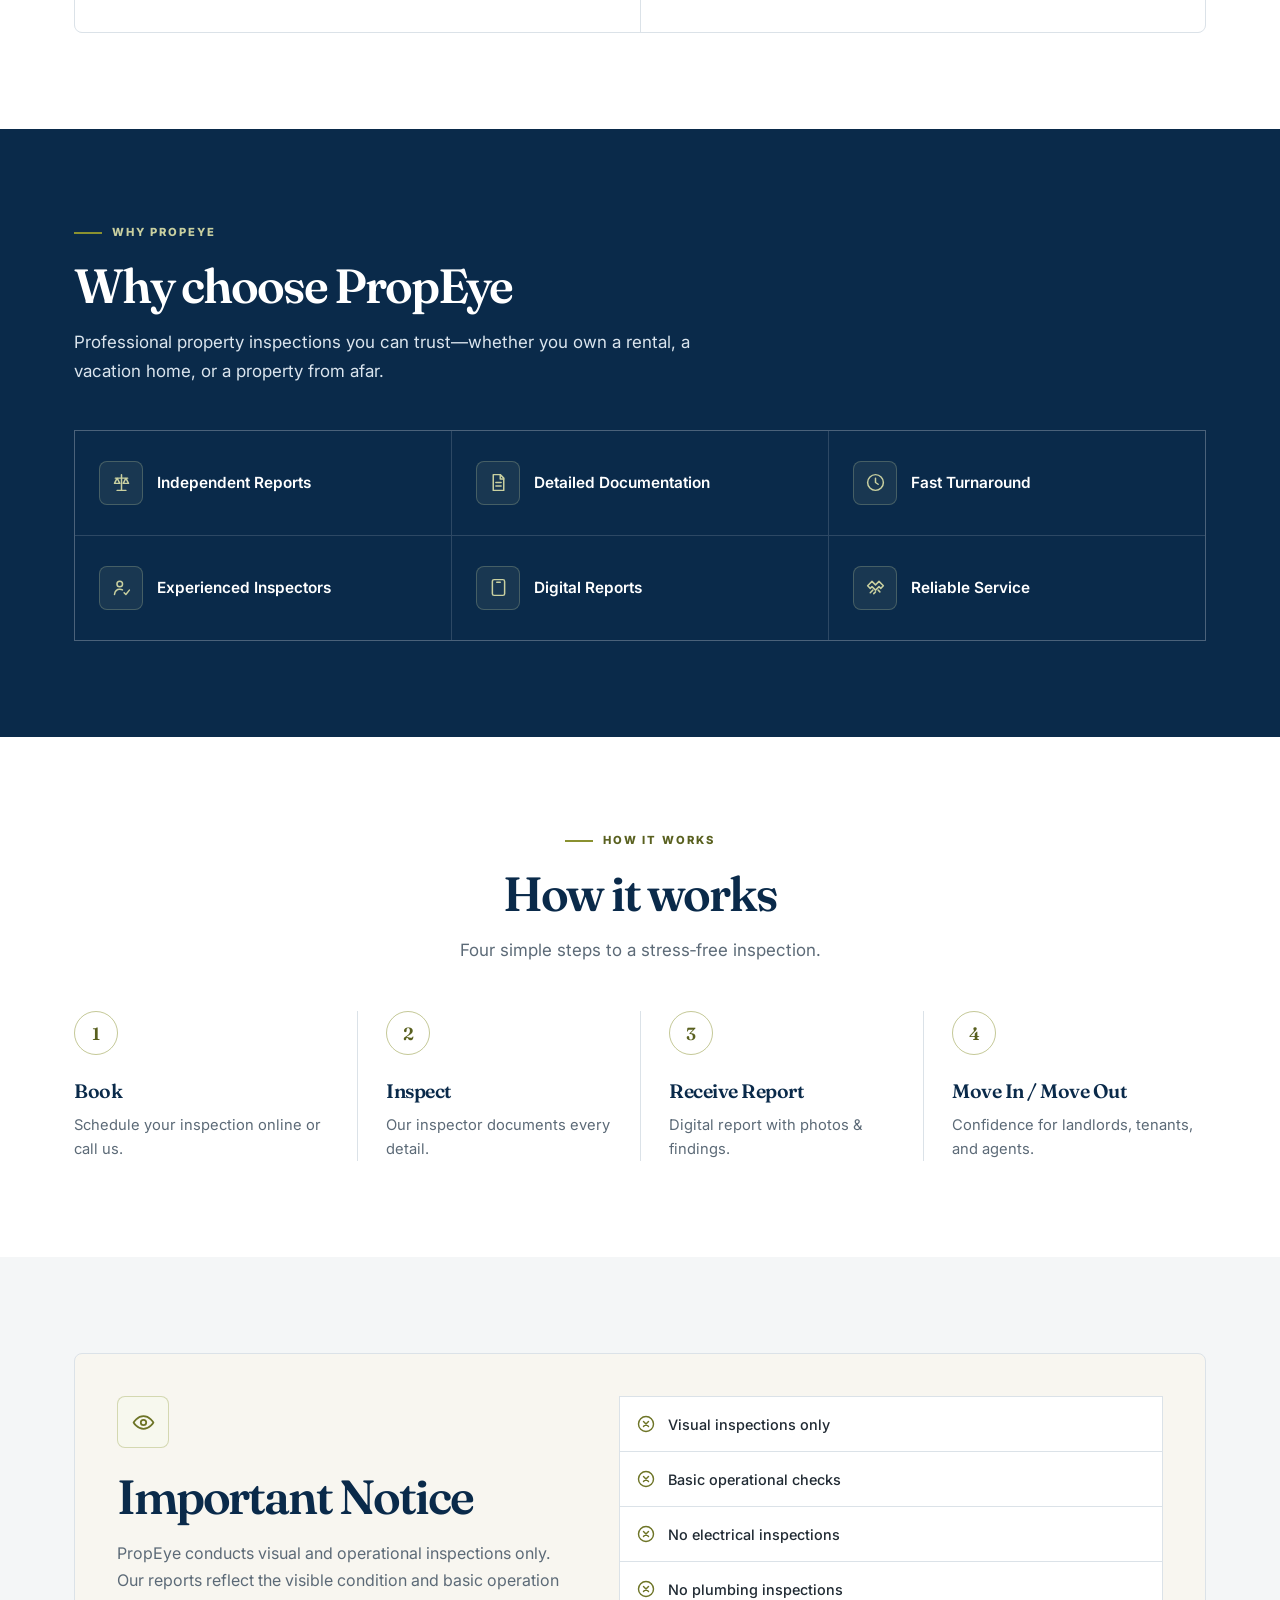
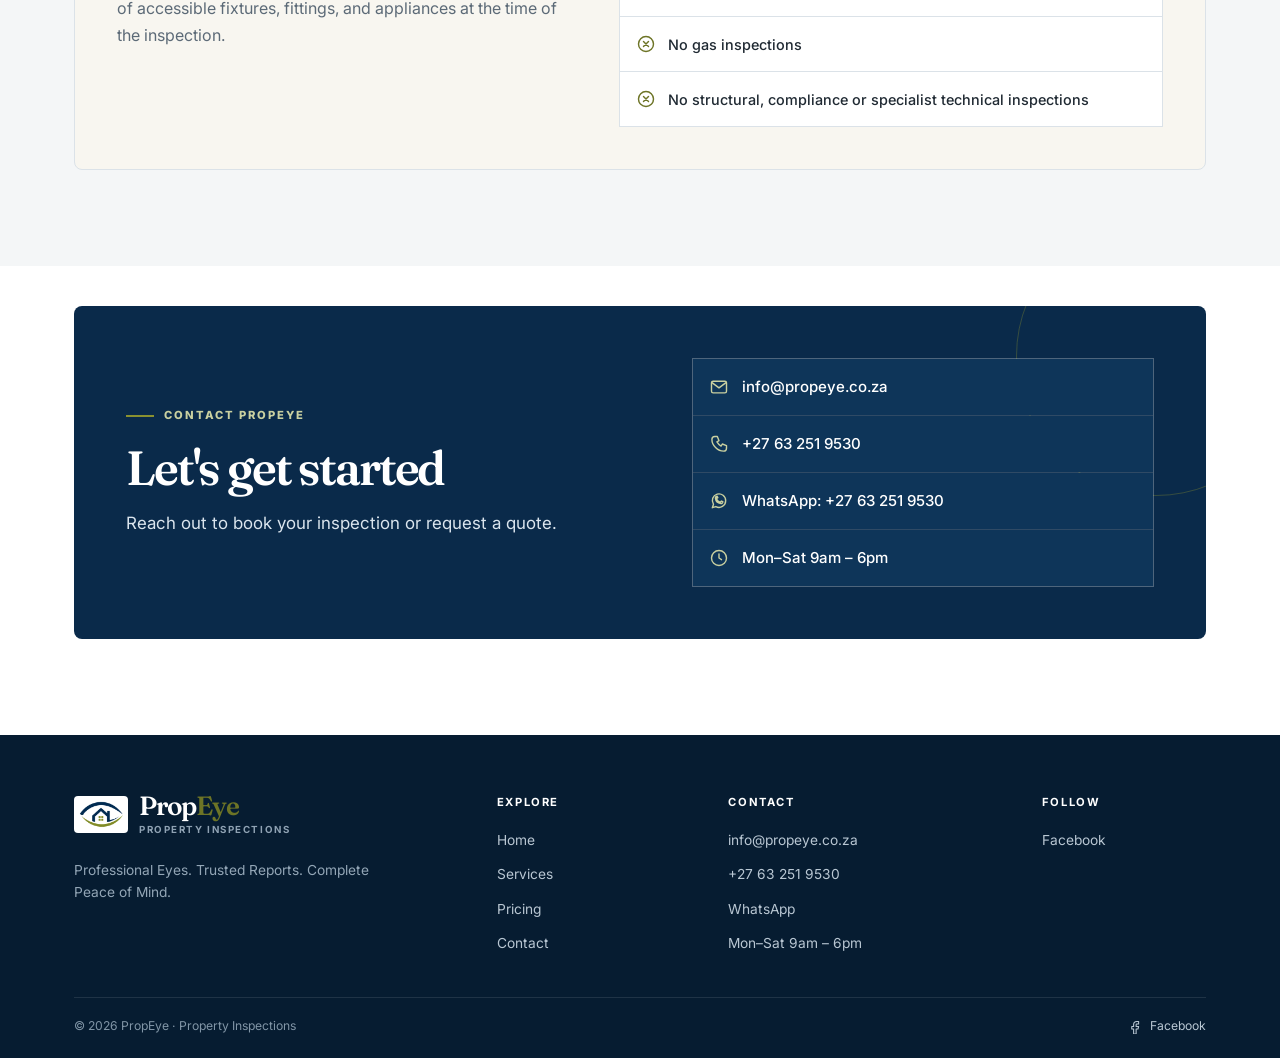
==== commit 79190ed9: "Modernise PropEye website design Rebuilds the home, services and pricing pages around a shared navy/" ====
--- a/index.html
+++ b/index.html
@@ -1,656 +1,310 @@
 <!DOCTYPE html>
-<html lang="en">
+<html lang="en-ZA">
 <head>
   <meta charset="UTF-8" />
   <meta name="viewport" content="width=device-width, initial-scale=1.0" />
   <title>PropEye Property Inspections</title>
-  <link rel="icon" href="images/icon.png" type="image/png">
-  <!-- Google Fonts + Font Awesome Icons -->
-  <link rel="preconnect" href="https://fonts.googleapis.com" />
-  <link rel="preconnect" href="https://fonts.gstatic.com" crossorigin />
-  <link href="https://fonts.googleapis.com/css2?family=Inter:opsz,wght@14..32,400;14..32,500;14..32,600;14..32,700&display=swap" rel="stylesheet" />
-  <link rel="stylesheet" href="https://cdnjs.cloudflare.com/ajax/libs/font-awesome/6.0.0-beta3/css/all.min.css" />
-  <style>
-    /* ----- reset & base ----- */
-    * {
-      margin: 0;
-      padding: 0;
-      box-sizing: border-box;
-    }
-
-    :root {
-      --navy: #0B3A66;
-      --olive: #8A9B2A;
-      --white: #FFFFFF;
-      --light-grey: #F5F7F8;
-      --text-dark: #1E2A34;
-      --shadow-sm: 0 10px 30px rgba(0, 0, 0, 0.04);
-      --shadow-hover: 0 20px 40px rgba(0, 0, 0, 0.07);
-      --radius: 20px;
-      --transition: all 0.25s ease;
-    }
-
-    html {
-      scroll-behavior: smooth;
-    }
-
-    body {
-      font-family: 'Inter', -apple-system, BlinkMacSystemFont, sans-serif;
-      background: var(--white);
-      color: var(--text-dark);
-      line-height: 1.5;
-      -webkit-font-smoothing: antialiased;
-    }
-
-    .container {
-      max-width: 1200px;
-      margin: 0 auto;
-      padding: 0 24px;
-    }
-
-    /* ----- navigation ----- */
-    .top-nav {
-      background: white;
-      border-bottom: 1px solid #e6eaef;
-      padding: 14px 0;
-      position: sticky;
-      top: 0;
-      z-index: 100;
-      backdrop-filter: blur(4px);
-      background: rgba(255,255,255,0.92);
-    }
-
-    .nav-inner {
-      display: flex;
-      flex-wrap: wrap;
-      align-items: center;
-      justify-content: space-between;
-      gap: 16px 24px;
-    }
-
-    .nav-logo {
-        display: flex;
-        align-items: center;
-        gap: 8px;
-
-        font-weight: 700;
-        font-size: 1.2rem;
-        color: var(--navy);
-        letter-spacing: -0.5px;
-    }
-
-    .logo-img {
-        width: 42px;      /* Adjust to suit */
-        height: auto;
-        display: block;
-    }
-
-    .eye {
-    font-weight: 700;
-    font-size: 1.2rem;
-    color: var(--olive);
-    letter-spacing: -0.5px;
-    }
-
-    .nav-links {
-      display: flex;
-      flex-wrap: wrap;
-      gap: 8px 20px;
-      align-items: center;
-    }
-
-    .nav-links a {
-      color: var(--text-dark);
-      text-decoration: none;
-      font-weight: 500;
-      font-size: 0.95rem;
-      padding: 6px 0;
-      border-bottom: 2px solid transparent;
-      transition: 0.2s;
-    }
-
-    .nav-links a:hover {
-      border-bottom-color: var(--olive);
-      color: var(--navy);
-    }
-
-    .nav-links a.active {
-      border-bottom-color: var(--olive);
-      color: var(--navy);
-      font-weight: 600;
-    }
-
-    /* ----- buttons ----- */
-    .btn-primary {
-      display: inline-block;
-      background: var(--olive);
-      color: white;
-      font-weight: 600;
-      padding: 14px 32px;
-      border-radius: 60px;
-      text-decoration: none;
-      font-size: 1rem;
-      transition: var(--transition);
-      border: none;
-      box-shadow: 0 8px 18px rgba(138, 155, 42, 0.25);
-      letter-spacing: -0.3px;
-    }
-
-    .btn-primary i {
-      margin-right: 8px;
-    }
-
-    .btn-primary:hover {
-      background: #7a8b22;
-      transform: scale(1.01);
-      box-shadow: 0 12px 24px rgba(138, 155, 42, 0.35);
-    }
-
-    .btn-outline {
-      display: inline-block;
-      background: transparent;
-      color: white;
-      font-weight: 600;
-      padding: 14px 32px;
-      border-radius: 60px;
-      text-decoration: none;
-      font-size: 1rem;
-      border: 1.5px solid rgba(255,255,255,0.5);
-      transition: var(--transition);
-      backdrop-filter: blur(2px);
-    }
-
-    .btn-outline i {
-      margin-right: 8px;
-    }
-
-    .btn-outline:hover {
-      background: rgba(255,255,255,0.1);
-      border-color: white;
-    }
-
- /* ----- hero (index page) with two images ----- */
-    .hero {
-      background: linear-gradient(135deg, var(--navy) 0%, #124a7a 100%);
-      color: white;
-      padding: 50px 0 60px;
-    }
-
-    .hero .hero-image-row {
-      display: flex;
-      justify-content: center;
-      gap: 24px;
-      flex-wrap: wrap;
-      margin-bottom: 30px;
-    }
-
-.hero .hero-image-item {
-    flex: 1 1 45%;
-    max-width: 900px;
-}
-
-.hero .hero-image-item img {
-    width: 100%;
-    height: auto;
-    object-fit: contain;
-    border-radius: 24px;
-    box-shadow: 0 20px 40px rgba(0,0,0,0.2);
-    display: block;
-}
-
-    .hero .hero-text-block {
-      text-align: center;
-      max-width: 700px;
-      margin: 0 auto;
-    }
-
-    .hero .hero-text-block h1 {
-      font-size: 2.6rem;
-      font-weight: 700;
-      letter-spacing: -0.8px;
-      margin-bottom: 12px;
-    }
-
-    .hero .hero-text-block p {
-      font-size: 1.2rem;
-      opacity: 0.9;
-      margin-bottom: 10px;
-    }
-
-    .hero .hero-buttons {
-      display: flex;
-      flex-wrap: wrap;
-      justify-content: center;
-      gap: 16px;
-    }
-
-    /* override outline for dark bg */
-    .btn-outline {
-      border-color: rgba(255,255,255,0.6);
-    }
-
-    /* ----- section base (keep all existing styles) ----- */
-    section {
-      padding: 80px 0;
-    }
-
-    .section-title {
-      font-size: 2.4rem;
-      font-weight: 700;
-      letter-spacing: -0.8px;
-      color: var(--navy);
-      margin-bottom: 12px;
-    }
-
-    .section-sub {
-      color: #4a5c6b;
-      max-width: 600px;
-      margin-bottom: 40px;
-      font-size: 1.1rem;
-    }
-
-    .text-center {
-      text-align: center;
-    }
-
-    .mx-auto {
-      margin-left: auto;
-      margin-right: auto;
-    }
-
-    .grid-3 {
-      display: grid;
-      grid-template-columns: repeat(auto-fit, minmax(250px, 1fr));
-      gap: 28px;
-    }
-
-    .grid-4 {
-      display: grid;
-      grid-template-columns: repeat(auto-fit, minmax(200px, 1fr));
-      gap: 28px;
-    }
-
-    .card {
-      background: var(--white);
-      padding: 32px 24px;
-      border-radius: var(--radius);
-      box-shadow: var(--shadow-sm);
-      transition: var(--transition);
-      border: 2px solid var(--olive);
-    }
-
-    .card:hover {
-      transform: translateY(-6px);
-      box-shadow: var(--shadow-hover);
-    }
-
-    .card i {
-      font-size: 2.2rem;
-      color: var(--olive);
-      margin-bottom: 16px;
-      display: inline-block;
-    }
-
-    .card h3 {
-      font-size: 1.3rem;
-      font-weight: 600;
-      margin-bottom: 8px;
-      color: var(--navy);
-    }
-
-    .card p {
-      color: #2e3f4d;
-      font-size: 0.98rem;
-    }
-
-    .card-icon-bg {
-      background: #f0f5eb;
-      width: 56px;
-      height: 56px;
-      border-radius: 16px;
-      display: flex;
-      align-items: center;
-      justify-content: center;
-      margin-bottom: 18px;
-    }
-
-    .card-icon-bg i {
-      font-size: 1.8rem;
-      margin: 0;
-      color: var(--olive);
-    }
-
-    .feature-grid {
-      display: grid;
-      grid-template-columns: repeat(auto-fit, minmax(170px, 1fr));
-      gap: 24px;
-    }
-
-    .feature-item {
-      background: var(--light-grey);
-      padding: 24px 18px;
-      border-radius: 18px;
-      text-align: center;
-      font-weight: 500;
-    }
-
-    .feature-item i {
-      color: var(--olive);
-      font-size: 1.6rem;
-      margin-bottom: 8px;
-      display: block;
-    }
-
-    .step-circle {
-      display: flex;
-      flex-direction: column;
-      align-items: center;
-      text-align: center;
-    }
-
-    .step-number {
-      background: var(--navy);
-      color: white;
-      width: 54px;
-      height: 54px;
-      border-radius: 60px;
-      display: flex;
-      align-items: center;
-      justify-content: center;
-      font-weight: 700;
-      font-size: 1.4rem;
-      margin-bottom: 16px;
-    }
-
-    .testimonial-card {
-      background: var(--light-grey);
-      padding: 28px 24px;
-      border-radius: var(--radius);
-      box-shadow: var(--shadow-sm);
-    }
-
-    .testimonial-card i {
-      color: var(--olive);
-      opacity: 0.3;
-      font-size: 1.8rem;
-      margin-bottom: 6px;
-    }
-
-    .testimonial-card p {
-      font-style: italic;
-      margin: 8px 0 12px;
-    }
-
-    .testimonial-card h4 {
-      font-weight: 600;
-      color: var(--navy);
-    }
-
-    .contact-card {
-      background: var(--light-grey);
-      border-radius: var(--radius);
-      padding: 40px 36px;
-      display: flex;
-      flex-wrap: wrap;
-      gap: 30px;
-      justify-content: space-between;
-      align-items: center;
-    }
-
-    .contact-details i {
-      width: 28px;
-      color: var(--olive);
-    }
-
-    .footer {
-      background: var(--navy);
-      color: rgba(255,255,255,0.7);
-      padding: 32px 0;
-      font-size: 0.95rem;
-      border-top: 1px solid rgba(255,255,255,0.05);
-    }
-
-    .footer a {
-      color: white;
-      text-decoration: none;
-      margin: 0 12px;
-    }
-
-    .footer a:hover {
-      text-decoration: underline;
-    }
-
-    @media (max-width: 700px) {
-      .hero-image-row {
-        gap: 16px;
-        max-width: 480px;
-      }
-      .hero-image-item {
-        flex: 1 1 140px;
-        min-width: 120px;
-        max-width: 220px;
-      }
-      .hero-text-block p {
-        font-size: 1.1rem;
-      }
-      .section-title {
-        font-size: 2rem;
-      }
-      .contact-card {
-        flex-direction: column;
-        align-items: flex-start;
-      }
-      .nav-inner {
-        flex-direction: column;
-        align-items: center;
-      }
-    }
-
-    @media (max-width: 804px) {
-      .hero-image-item {
-        flex: 1 1 100%;
-        max-width: 400px;
-        min-width: 140px;
-      }
-      .hero-image-row {
-        max-width: 100%;
-      }
-    }
-    .carousel{
-      width:900px;
-      height:80px;
-      overflow:hidden;
-      position:relative;
-
-      /* Fade edges */
-      -webkit-mask-image: linear-gradient(
-          to right,
-          transparent 0%,
-          rgba(0,0,0,.2) 10%,
-          rgba(0,0,0,1) 25%,
-          rgba(0,0,0,1) 75%,
-          rgba(0,0,0,.2) 90%,
-          transparent 100%
-      );
-
-      mask-image: linear-gradient(
-          to right,
-          transparent 0%,
-          rgba(0,0,0,.2) 10%,
-          rgba(0,0,0,1) 25%,
-          rgba(0,0,0,1) 75%,
-          rgba(0,0,0,.2) 90%,
-          transparent 100%
-      );
+  <meta name="description" content="Professional rental property inspections, condition reports, vacation home inspections, and detailed photo documentation across South Africa.">
+  <meta name="keywords" content="property inspections, rental inspections, outgoing inspection, incoming inspection, vacation home inspection">
+  <meta name="robots" content="index,follow">
+  <link rel="canonical" href="https://propeye.co.za/">
+  <meta property="og:type" content="website">
+  <meta property="og:site_name" content="PropEye Property Inspections">
+  <meta property="og:title" content="PropEye Property Inspections">
+  <meta property="og:description" content="Professional rental property inspections, condition reports, vacation home inspections, and detailed photo documentation across South Africa.">
+  <meta property="og:url" content="https://propeye.co.za/">
+  <meta property="og:image" content="https://propeye.co.za/images/og-propeye.jpg">
+  <meta property="og:image:width" content="1200">
+  <meta property="og:image:height" content="630">
+  <meta name="twitter:card" content="summary_large_image">
+  <meta name="theme-color" content="#0A2A4A">
+  <link rel="icon" href="images/favicon-64.png" type="image/png">
+  <link rel="preconnect" href="https://fonts.googleapis.com">
+  <link rel="preconnect" href="https://fonts.gstatic.com" crossorigin>
+  <link href="https://fonts.googleapis.com/css2?family=Fraunces:opsz,wght@9..144,500;9..144,600&family=Inter:wght@400;500;600;700&display=swap" rel="stylesheet">
+  <link rel="stylesheet" href="styles.css">
+  <link rel="preload" as="image" href="images/index-hero-900.webp" imagesrcset="images/index-hero-900.webp 900w, images/index-hero-1600.webp 1600w" imagesizes="(max-width: 1024px) 90vw, 560px">
+  <script>document.documentElement.classList.add("js");</script>
+  <script type="application/ld+json">
+  {
+    "@context": "https://schema.org",
+    "@type": "ProfessionalService",
+    "name": "PropEye Property Inspections",
+    "url": "https://propeye.co.za/",
+    "logo": "https://propeye.co.za/images/icon.png",
+    "image": "https://propeye.co.za/images/og-propeye.jpg",
+    "email": "info@propeye.co.za",
+    "telephone": "+27632519530",
+    "areaServed": "South Africa",
+    "sameAs": ["https://www.facebook.com/share/14cxHEFWzvn/"]
   }
-
-  .track{
-      display:flex;
-      width:max-content;
-      animation: scroll 40s linear infinite;
-  }
-
-  .item{
-      white-space:nowrap;
-      margin-right:120px;
-      font-size:1rem;
-      font-weight:600;
-      color:white;
-      letter-spacing:1px;
-  }
-
-  .item span{
-      color:#8A9130;
-  }
-
-  @keyframes scroll{
-      from{
-          transform:translateX(75%);
-      }
-      to{
-          transform:translateX(-100%);
-      }
-  }
-  </style>
+  </script>
 </head>
 <body>
-
-<!-- NAVIGATION -->
-<nav class="top-nav">
-  <div class="container nav-inner">
-    <div class="nav-logo">
-    <img src="images/min_logo.png" alt="PropEye Logo" class="logo-img">
-    <span>Prop<span class="eye">Eye</span></span>
-    </div>
-    <div class="nav-links">
-      <a href="index.html" class="active">Home</a>
-      <a href="services.html">Services</a>
-      <a href="pricing.html">Pricing</a>
-      <!-- <a href="#">Documents</a>
-      <a href="#">About</a>
-      <a href="#">FAQ</a> -->
-    </div>
-  </div>
-</nav>
-
-
-  <header class="hero">
-    <div class="container">
-      <div class="hero-image-row">
-        <div class="hero-image-item">
-          <img src="images/index.png" alt="Detailed property inspection" />
-        </div>
-        <!-- <div class="hero-image-item">
-          <img src="images/logo.png" alt="PropEye logo" />
-        </div> -->
-      </div>
-      <div class="hero-text-block">
-        <div class="carousel">
-          <div class="track">
-            <div class="item">Independent detailed rental inspections for agencies, landlords, and tenants</div>
-            <div class="item">Move in & move out with confidence</div>
-          </div>
-        </div>
-        <!-- <p>Independent, detailed rental inspections for agencies, landlords, and tenants. Move in & move out with confidence.</p> -->
-      <div class="hero-buttons">
-        <a href="#contact" class="btn-primary"><i class="fas fa-calendar-check"></i> Book an Inspection</a>
-        <a href="services.html" class="btn-outline"><i class="fas fa-file-signature"></i> Our Services</a>
-      </div>
-      </div>
+  <a class="skip-link" href="#main">Skip to content</a>
+
+  <header class="site-header" data-site-header>
+    <div class="container header-inner">
+      <a class="brand" href="index.html" aria-label="PropEye Property Inspections — home">
+        <img class="brand-logo" src="images/logo-160.webp" srcset="images/logo-160.webp 160w, images/logo-320.webp 320w" sizes="48px" width="160" height="102" alt="PropEye Logo">
+        <span>
+          <span class="brand-name">Prop<span class="eye">Eye</span></span>
+          <span class="brand-sub">Property Inspections</span>
+        </span>
+      </a>
+      <button class="nav-toggle" type="button" aria-label="Open navigation" aria-controls="primary-navigation" aria-expanded="false" data-nav-toggle>
+        <span class="nav-toggle-lines" aria-hidden="true"></span>
+      </button>
+      <nav class="site-nav" id="primary-navigation" aria-label="Main navigation" data-site-nav>
+        <a class="nav-link" href="index.html" aria-current="page">Home</a>
+        <a class="nav-link" href="services.html">Services</a>
+        <a class="nav-link" href="pricing.html">Pricing</a>
+        <a class="nav-link" href="#contact">Contact</a>
+        <a class="nav-cta" href="#contact">Book an Inspection</a>
+      </nav>
     </div>
   </header>
 
-<!-- SERVICES -->
-<section id="services">
-  <div class="container">
-    <h2 class="section-title">Our inspection services</h2>
-    <p class="section-sub">Comprehensive reports for incoming, outgoing, and routine property inspections, including rental properties, holiday homes, and properties owned by absentee homeowners.</p>
-    <div class="grid-3">
-      <div class="card"><div class="card-icon-bg"><i class="fas fa-door-open"></i></div><h3>Incoming and Outgoing Inspections</h3><p>Thorough move-in and move-out reports with photos, notes, and condition grading.</p></div>
-      <div class="card"><div class="card-icon-bg"><i class="fas fa-clipboard-list"></i></div><h3>Condition Reports</h3><p>Digital reports with high-res images, missing items, and wear &amp; tear.</p></div>
-      <div class="card"><div class="card-icon-bg"><i class="fas fa-camera"></i></div><h3>Photo Documentation</h3><p>Every corner documented — walls, windows, cupboards, gardens &amp; more.</p></div>
-      <div class="card"><div class="card-icon-bg"><i class="fas fa-calendar-check"></i></div><h3>Routine Property Checks</h3><p>Weekly or monthly visits to check water and electricity meters, overall property condition, and identify maintenance issues early.</p></div>
+  <main id="main">
+    <section class="hero-home">
+      <div class="container hero-grid">
+        <div class="hero-copy">
+          <p class="eyebrow on-dark">Independent Property Inspections</p>
+          <h1 class="hero-title">Independent detailed rental inspections for agencies, landlords, and tenants</h1>
+          <p class="hero-lede">Move in &amp; move out with confidence</p>
+          <div class="hero-actions">
+            <a class="button button-primary" href="#contact">
+              <svg class="icon" aria-hidden="true" focusable="false"><use href="images/icons.svg#icon-calendar-check"></use></svg>
+              Book an Inspection
+            </a>
+            <a class="button button-secondary" href="services.html">
+              Our Services
+              <svg class="icon" aria-hidden="true" focusable="false"><use href="images/icons.svg#icon-arrow"></use></svg>
+            </a>
+          </div>
+        </div>
+        <div class="hero-media">
+          <picture>
+            <source type="image/webp" srcset="images/index-hero-900.webp 900w, images/index-hero-1600.webp 1600w" sizes="(max-width: 1024px) 90vw, 560px">
+            <img src="images/index.png" alt="Detailed property inspection" width="1600" height="774" fetchpriority="high" decoding="async">
+          </picture>
+        </div>
+      </div>
+    </section>
+
+    <div class="trust-bar">
+      <div class="container">
+        <div class="trust-grid">
+          <div class="trust-item"><svg class="icon" aria-hidden="true" focusable="false"><use href="images/icons.svg#icon-scales"></use></svg> Independent Reports</div>
+          <div class="trust-item"><svg class="icon" aria-hidden="true" focusable="false"><use href="images/icons.svg#icon-file"></use></svg> Detailed Documentation</div>
+          <div class="trust-item"><svg class="icon" aria-hidden="true" focusable="false"><use href="images/icons.svg#icon-clock"></use></svg> Fast Turnaround</div>
+          <div class="trust-item"><svg class="icon" aria-hidden="true" focusable="false"><use href="images/icons.svg#icon-user-check"></use></svg> Experienced Inspectors</div>
+        </div>
+      </div>
     </div>
-  </div>
-</section>
-
-<!-- WHY CHOOSE US -->
-<section style="background: var(--light-grey);">
-  <div class="container">
-    <h2 class="section-title text-center">Why choose PropEye</h2>
-    <p class="section-sub text-center mx-auto">Professional property inspections you can trust—whether you own a rental, a vacation home, or a property from afar.</p>
-    <div class="feature-grid">
-      <div class="feature-item"><i class="fas fa-balance-scale"></i> Independent Reports</div>
-      <div class="feature-item"><i class="fas fa-file-alt"></i> Detailed Documentation</div>
-      <div class="feature-item"><i class="fas fa-clock"></i> Fast Turnaround</div>
-      <div class="feature-item"><i class="fas fa-user-check"></i> Experienced Inspectors</div>
-      <div class="feature-item"><i class="fas fa-tablet-alt"></i> Digital Reports</div>
-      <div class="feature-item"><i class="fas fa-handshake"></i> Reliable Service</div>
+
+    <section class="section" id="services">
+      <div class="container">
+        <div class="section-head">
+          <div class="section-head-copy">
+            <p class="eyebrow">Our Services</p>
+            <h2 class="section-title">Our inspection services</h2>
+            <p class="section-lede">Comprehensive reports for incoming, outgoing, and routine property inspections, including rental properties, holiday homes, and properties owned by absentee homeowners.</p>
+          </div>
+          <a class="text-link" href="services.html">
+            Explore all services
+            <svg class="icon" aria-hidden="true" focusable="false"><use href="images/icons.svg#icon-arrow"></use></svg>
+          </a>
+        </div>
+
+        <div class="service-grid">
+          <article class="service-card">
+            <div class="service-card-top">
+              <span class="icon-box"><svg class="icon" aria-hidden="true" focusable="false"><use href="images/icons.svg#icon-door"></use></svg></span>
+              <span class="service-index">01</span>
+            </div>
+            <h3>Incoming and Outgoing Inspections</h3>
+            <p>Thorough move-in and move-out reports with photos, notes, and condition grading.</p>
+          </article>
+          <article class="service-card">
+            <div class="service-card-top">
+              <span class="icon-box"><svg class="icon" aria-hidden="true" focusable="false"><use href="images/icons.svg#icon-clipboard"></use></svg></span>
+              <span class="service-index">02</span>
+            </div>
+            <h3>Condition Reports</h3>
+            <p>Digital reports with high-res images, missing items, and wear &amp; tear.</p>
+          </article>
+          <article class="service-card">
+            <div class="service-card-top">
+              <span class="icon-box"><svg class="icon" aria-hidden="true" focusable="false"><use href="images/icons.svg#icon-camera"></use></svg></span>
+              <span class="service-index">03</span>
+            </div>
+            <h3>Photo Documentation</h3>
+            <p>Every corner documented — walls, windows, cupboards, gardens &amp; more.</p>
+          </article>
+          <article class="service-card">
+            <div class="service-card-top">
+              <span class="icon-box"><svg class="icon" aria-hidden="true" focusable="false"><use href="images/icons.svg#icon-calendar-check"></use></svg></span>
+              <span class="service-index">04</span>
+            </div>
+            <h3>Routine Property Checks</h3>
+            <p>Weekly or monthly visits to check water and electricity meters, overall property condition, and identify maintenance issues early.</p>
+          </article>
+        </div>
+      </div>
+    </section>
+
+    <section class="section section-navy">
+      <div class="container">
+        <div class="section-head">
+          <div class="section-head-copy">
+            <p class="eyebrow on-dark">Why PropEye</p>
+            <h2 class="section-title">Why choose PropEye</h2>
+            <p class="section-lede">Professional property inspections you can trust—whether you own a rental, a vacation home, or a property from afar.</p>
+          </div>
+        </div>
+        <div class="values-grid">
+          <div class="value-item"><span class="icon-box"><svg class="icon" aria-hidden="true" focusable="false"><use href="images/icons.svg#icon-scales"></use></svg></span> Independent Reports</div>
+          <div class="value-item"><span class="icon-box"><svg class="icon" aria-hidden="true" focusable="false"><use href="images/icons.svg#icon-file"></use></svg></span> Detailed Documentation</div>
+          <div class="value-item"><span class="icon-box"><svg class="icon" aria-hidden="true" focusable="false"><use href="images/icons.svg#icon-clock"></use></svg></span> Fast Turnaround</div>
+          <div class="value-item"><span class="icon-box"><svg class="icon" aria-hidden="true" focusable="false"><use href="images/icons.svg#icon-user-check"></use></svg></span> Experienced Inspectors</div>
+          <div class="value-item"><span class="icon-box"><svg class="icon" aria-hidden="true" focusable="false"><use href="images/icons.svg#icon-tablet"></use></svg></span> Digital Reports</div>
+          <div class="value-item"><span class="icon-box"><svg class="icon" aria-hidden="true" focusable="false"><use href="images/icons.svg#icon-handshake"></use></svg></span> Reliable Service</div>
+        </div>
+      </div>
+    </section>
+
+    <section class="section">
+      <div class="container">
+        <div class="section-head center">
+          <p class="eyebrow">How it works</p>
+          <h2 class="section-title">How it works</h2>
+          <p class="section-lede">Four simple steps to a stress‑free inspection.</p>
+        </div>
+        <ol class="steps">
+          <li class="step">
+            <span class="step-number">1</span>
+            <h3>Book</h3>
+            <p>Schedule your inspection online or call us.</p>
+          </li>
+          <li class="step">
+            <span class="step-number">2</span>
+            <h3>Inspect</h3>
+            <p>Our inspector documents every detail.</p>
+          </li>
+          <li class="step">
+            <span class="step-number">3</span>
+            <h3>Receive Report</h3>
+            <p>Digital report with photos &amp; findings.</p>
+          </li>
+          <li class="step">
+            <span class="step-number">4</span>
+            <h3>Move In / Move Out</h3>
+            <p>Confidence for landlords, tenants, and agents.</p>
+          </li>
+        </ol>
+      </div>
+    </section>
+
+    <section class="section section-soft">
+      <div class="container">
+        <div class="notice-panel">
+          <div class="notice-copy">
+            <span class="icon-box"><svg class="icon" aria-hidden="true" focusable="false"><use href="images/icons.svg#icon-eye"></use></svg></span>
+            <h2 class="section-title">Important Notice</h2>
+            <p>PropEye conducts visual and operational inspections only. Our reports reflect the visible condition and basic operation of accessible fixtures, fittings, and appliances at the time of the inspection.</p>
+          </div>
+          <ul class="notice-list">
+            <li class="notice-item"><svg class="icon" aria-hidden="true" focusable="false"><use href="images/icons.svg#icon-x-circle"></use></svg> Visual inspections only</li>
+            <li class="notice-item"><svg class="icon" aria-hidden="true" focusable="false"><use href="images/icons.svg#icon-x-circle"></use></svg> Basic operational checks</li>
+            <li class="notice-item"><svg class="icon" aria-hidden="true" focusable="false"><use href="images/icons.svg#icon-x-circle"></use></svg> No electrical inspections</li>
+            <li class="notice-item"><svg class="icon" aria-hidden="true" focusable="false"><use href="images/icons.svg#icon-x-circle"></use></svg> No plumbing inspections</li>
+            <li class="notice-item"><svg class="icon" aria-hidden="true" focusable="false"><use href="images/icons.svg#icon-x-circle"></use></svg> No gas inspections</li>
+            <li class="notice-item"><svg class="icon" aria-hidden="true" focusable="false"><use href="images/icons.svg#icon-x-circle"></use></svg> No structural, compliance or specialist technical inspections</li>
+          </ul>
+        </div>
+      </div>
+    </section>
+
+    <section class="section contact-section" id="contact">
+      <div class="container">
+        <div class="contact-panel">
+          <div>
+            <p class="eyebrow on-dark">Contact PropEye</p>
+            <h2 class="section-title">Let's get started</h2>
+            <p class="section-lede">Reach out to book your inspection or request a quote.</p>
+          </div>
+          <ul class="contact-list">
+            <li>
+              <svg class="icon" aria-hidden="true" focusable="false"><use href="images/icons.svg#icon-mail"></use></svg>
+              <a href="mailto:info@propeye.co.za">info@propeye.co.za</a>
+            </li>
+            <li>
+              <svg class="icon" aria-hidden="true" focusable="false"><use href="images/icons.svg#icon-phone"></use></svg>
+              <a href="tel:+27632519530">+27 63 251 9530</a>
+            </li>
+            <li>
+              <svg class="icon" aria-hidden="true" focusable="false"><use href="images/icons.svg#icon-whatsapp"></use></svg>
+              <a href="https://wa.me/27632519530" rel="noopener">WhatsApp: +27 63 251 9530</a>
+            </li>
+            <li>
+              <svg class="icon" aria-hidden="true" focusable="false"><use href="images/icons.svg#icon-clock"></use></svg>
+              <span>Mon–Sat 9am – 6pm</span>
+            </li>
+          </ul>
+        </div>
+      </div>
+    </section>
+  </main>
+
+  <footer class="site-footer">
+    <div class="container">
+      <div class="footer-grid">
+        <div class="footer-brand">
+          <a class="brand" href="index.html" aria-label="PropEye Property Inspections — home">
+            <img class="brand-logo" src="images/logo-160.webp" srcset="images/logo-160.webp 160w, images/logo-320.webp 320w" sizes="54px" width="160" height="102" alt="PropEye Logo" loading="lazy">
+            <span>
+              <span class="brand-name">Prop<span class="eye">Eye</span></span>
+              <span class="brand-sub">Property Inspections</span>
+            </span>
+          </a>
+          <p>Professional Eyes. Trusted Reports. Complete Peace of Mind.</p>
+        </div>
+        <div class="footer-column">
+          <h2>Explore</h2>
+          <ul>
+            <li><a href="index.html">Home</a></li>
+            <li><a href="services.html">Services</a></li>
+            <li><a href="pricing.html">Pricing</a></li>
+            <li><a href="#contact">Contact</a></li>
+          </ul>
+        </div>
+        <div class="footer-column">
+          <h2>Contact</h2>
+          <ul>
+            <li><a href="mailto:info@propeye.co.za">info@propeye.co.za</a></li>
+            <li><a href="tel:+27632519530">+27 63 251 9530</a></li>
+            <li><a href="https://wa.me/27632519530" rel="noopener">WhatsApp</a></li>
+            <li><span>Mon–Sat 9am – 6pm</span></li>
+          </ul>
+        </div>
+        <div class="footer-column">
+          <h2>Follow</h2>
+          <ul>
+            <li><a href="https://www.facebook.com/share/14cxHEFWzvn/" rel="noopener">Facebook</a></li>
+          </ul>
+        </div>
+      </div>
+      <div class="footer-bottom">
+        <span>© 2026 PropEye · Property Inspections</span>
+        <a class="social" href="https://www.facebook.com/share/14cxHEFWzvn/" rel="noopener">
+          <svg class="icon" aria-hidden="true" focusable="false"><use href="images/icons.svg#icon-facebook"></use></svg>
+          Facebook
+        </a>
+      </div>
     </div>
-  </div>
-</section>
-
-<!-- HOW IT WORKS -->
-<section>
-  <div class="container">
-    <h2 class="section-title text-center">How it works</h2>
-    <p class="section-sub text-center mx-auto">Four simple steps to a stress‑free inspection.</p>
-    <div class="grid-4">
-      <div class="step-circle"><div class="step-number">1</div><h4>Book</h4><p>Schedule your inspection online or call us.</p></div>
-      <div class="step-circle"><div class="step-number">2</div><h4>Inspect</h4><p>Our inspector documents every detail.</p></div>
-      <div class="step-circle"><div class="step-number">3</div><h4>Receive Report</h4><p>Digital report with photos &amp; findings.</p></div>
-      <div class="step-circle"><div class="step-number">4</div><h4>Move In / Move Out</h4><p>Confidence for landlords, tenants, and agents.</p></div>
-    </div>
-  </div>
-</section>
-
-<!-- NOTICE -->
-<section style="background: var(--light-grey);">
-  <div class="container">
-    <h2 class="section-title text-center">Important Notice</h2>
-    <p class="section-sub text-center mx-auto">
-      PropEye conducts visual and operational inspections only. Our reports reflect the visible condition and basic operation of accessible fixtures, fittings, and appliances at the time of the inspection.
-    </p>
-
-    <div class="feature-grid">
-      <div class="feature-item"><i class="fas fa-eye"></i> Visual inspections only</div>
-      <div class="feature-item"><i class="fas fa-tools"></i> Basic operational checks</div>
-      <div class="feature-item"><i class="fas fa-bolt"></i> No electrical inspections</div>
-      <div class="feature-item"><i class="fas fa-faucet"></i> No plumbing inspections</div>
-      <div class="feature-item"><i class="fas fa-fire"></i> No gas inspections</div>
-      <div class="feature-item"><i class="fas fa-hard-hat"></i> No structural, compliance or specialist technical inspections</div>
-    </div>
-  </div>
-</section>
-
-<!-- CONTACT -->
-<section id="contact">
-  <div class="container">
-    <h2 class="section-title">Let's get started</h2>
-    <p class="section-sub">Reach out to book your inspection or request a quote.</p>
-    <div class="contact-card">
-      <div>
-        <div class="contact-details"><i class="fas fa-envelope"></i> <strong>info@propeye.co.za</strong></div>
-        <div class="contact-details"><i class="fas fa-phone-alt"></i> +27 63 251 9530</div>
-        <div class="contact-details"><i class="fab fa-whatsapp"></i> WhatsApp: +27 63 251 9530</div>
-        <div class="contact-details"><i class="far fa-clock"></i> Mon–Sat 9am – 6pm</div>
-      </div>
-      <div>
-        <!-- <a href="#" class="btn-primary" style="background: var(--navy); box-shadow: 0 8px 18px rgba(11,58,102,0.25);"><i class="fas fa-calendar-plus"></i> Book online</a> -->
-      </div>
-    </div>
-  </div>
-</section>
-
-<!-- FOOTER -->
-<footer class="footer">
-  <div class="container" style="display: flex; flex-wrap: wrap; justify-content: space-between; align-items: center;">
-    <span>© 2026 PropEye · Property Inspections</span>
-    <div>
-      <a href="https://www.facebook.com/share/14cxHEFWzvn/"><i class="fab fa-facebook-f"></i></a>
-    </div>
-  </div>
-</footer>
-
+  </footer>
+
+  <script src="script.js" defer></script>
 </body>
-</html>+</html>
--- a/styles.css
+++ b/styles.css
@@ -0,0 +1,1835 @@
+/* ==========================================================================
+   PropEye Property Inspections — modernised site design
+   Shared by index.html, services.html and pricing.html.
+   Brand colours remain navy + olive. All content is unchanged.
+   ========================================================================== */
+
+:root {
+  --navy: #0a2a4a;
+  --navy-800: #0e3559;
+  --navy-700: #154267;
+  --navy-900: #061c31;
+  --olive: #8a9130;
+  --olive-700: #6d7426;
+  --olive-800: #59601f;
+  --olive-100: #eff1dd;
+  --olive-50: #f7f8ee;
+  --ink: #202a33;
+  --muted: #5c6a77;
+  --line: #dbe2e8;
+  --line-dark: #c7d1da;
+  --paper: #ffffff;
+  --soft: #f4f6f7;
+  --sand: #f8f6f0;
+  --white-70: #dbe5ee;
+  --display: "Fraunces", Georgia, "Times New Roman", serif;
+  --sans: "Inter", -apple-system, BlinkMacSystemFont, "Segoe UI", sans-serif;
+  --shadow-sm: 0 8px 28px rgba(10, 42, 74, 0.06);
+  --shadow-lg: 0 24px 70px rgba(6, 28, 49, 0.16);
+  --radius: 10px;
+  --radius-lg: 16px;
+  --max: 1180px;
+}
+
+*,
+*::before,
+*::after {
+  box-sizing: border-box;
+}
+
+html {
+  scroll-behavior: smooth;
+  -webkit-text-size-adjust: 100%;
+}
+
+body {
+  margin: 0;
+  background: var(--paper);
+  color: var(--ink);
+  font-family: var(--sans);
+  font-size: 1rem;
+  line-height: 1.65;
+  -webkit-font-smoothing: antialiased;
+  text-rendering: optimizeLegibility;
+}
+
+body.menu-open {
+  overflow: hidden;
+}
+
+img {
+  display: block;
+  max-width: 100%;
+  height: auto;
+}
+
+svg {
+  display: block;
+}
+
+a {
+  color: var(--navy);
+  text-decoration-thickness: 1px;
+  text-underline-offset: 3px;
+}
+
+a:hover {
+  color: var(--olive-800);
+}
+
+button {
+  font: inherit;
+}
+
+:focus-visible {
+  outline: 3px solid var(--olive);
+  outline-offset: 3px;
+}
+
+.container {
+  width: 100%;
+  max-width: var(--max);
+  margin: 0 auto;
+  padding: 0 24px;
+}
+
+.visually-hidden {
+  position: absolute !important;
+  width: 1px;
+  height: 1px;
+  padding: 0;
+  margin: -1px;
+  overflow: hidden;
+  clip: rect(0 0 0 0);
+  white-space: nowrap;
+  border: 0;
+}
+
+.skip-link {
+  position: absolute;
+  left: 16px;
+  top: -80px;
+  z-index: 1000;
+  background: var(--olive);
+  color: #fff;
+  padding: 12px 18px;
+  border-radius: 4px;
+  font-weight: 700;
+  transition: top 0.2s ease;
+}
+
+.skip-link:focus {
+  top: 16px;
+  color: #fff;
+}
+
+/* ---------- Header ---------- */
+
+.site-header {
+  position: sticky;
+  top: 0;
+  z-index: 100;
+  background: rgba(255, 255, 255, 0.96);
+  border-bottom: 1px solid rgba(10, 42, 74, 0.1);
+  backdrop-filter: blur(14px);
+}
+
+.site-header.is-scrolled {
+  box-shadow: 0 10px 30px rgba(6, 28, 49, 0.08);
+}
+
+.header-inner {
+  position: relative;
+  display: flex;
+  align-items: center;
+  justify-content: space-between;
+  gap: 28px;
+  min-height: 78px;
+}
+
+.brand {
+  display: inline-flex;
+  align-items: center;
+  gap: 11px;
+  color: var(--navy);
+  text-decoration: none;
+  flex: 0 0 auto;
+}
+
+.brand:hover {
+  color: var(--navy);
+}
+
+.brand-logo {
+  width: 48px;
+  height: auto;
+}
+
+.brand-name {
+  display: block;
+  font-family: var(--display);
+  font-size: 1.65rem;
+  font-weight: 600;
+  letter-spacing: -0.045em;
+  line-height: 1;
+}
+
+.brand-name .eye {
+  color: var(--olive-700);
+}
+
+.brand-sub {
+  display: block;
+  margin-top: 4px;
+  color: var(--muted);
+  font-size: 0.61rem;
+  font-weight: 700;
+  letter-spacing: 0.16em;
+  line-height: 1.2;
+  text-transform: uppercase;
+}
+
+.site-nav {
+  display: flex;
+  align-items: center;
+  gap: 4px;
+}
+
+.nav-link {
+  display: inline-flex;
+  align-items: center;
+  min-height: 44px;
+  padding: 0 14px;
+  border-radius: 4px;
+  color: var(--ink);
+  font-size: 0.9rem;
+  font-weight: 600;
+  text-decoration: none;
+  transition: color 0.18s ease, background 0.18s ease;
+}
+
+.nav-link:hover {
+  color: var(--navy);
+  background: var(--soft);
+}
+
+.nav-link[aria-current="page"] {
+  color: var(--navy);
+}
+
+.nav-link[aria-current="page"]::after {
+  content: "";
+  width: 18px;
+  height: 2px;
+  margin-left: 8px;
+  background: var(--olive);
+}
+
+.nav-cta {
+  display: inline-flex;
+  align-items: center;
+  justify-content: center;
+  min-height: 44px;
+  margin-left: 10px;
+  padding: 0 20px;
+  border: 1px solid var(--navy);
+  border-radius: 4px;
+  background: var(--navy);
+  color: #fff;
+  font-size: 0.88rem;
+  font-weight: 700;
+  text-decoration: none;
+  transition: background 0.18s ease, border-color 0.18s ease;
+}
+
+.nav-cta:hover {
+  background: var(--olive-700);
+  border-color: var(--olive-700);
+  color: #fff;
+}
+
+.nav-toggle {
+  display: none;
+  width: 46px;
+  height: 44px;
+  border: 1px solid var(--line);
+  border-radius: 4px;
+  background: #fff;
+  color: var(--navy);
+  cursor: pointer;
+  align-items: center;
+  justify-content: center;
+}
+
+.nav-toggle-lines,
+.nav-toggle-lines::before,
+.nav-toggle-lines::after {
+  display: block;
+  width: 20px;
+  height: 2px;
+  background: currentColor;
+  transition: transform 0.2s ease, opacity 0.2s ease;
+}
+
+.nav-toggle-lines {
+  position: relative;
+}
+
+.nav-toggle-lines::before,
+.nav-toggle-lines::after {
+  content: "";
+  position: absolute;
+  left: 0;
+}
+
+.nav-toggle-lines::before {
+  top: -6px;
+}
+
+.nav-toggle-lines::after {
+  top: 6px;
+}
+
+.nav-toggle[aria-expanded="true"] .nav-toggle-lines {
+  background: transparent;
+}
+
+.nav-toggle[aria-expanded="true"] .nav-toggle-lines::before {
+  transform: translateY(6px) rotate(45deg);
+}
+
+.nav-toggle[aria-expanded="true"] .nav-toggle-lines::after {
+  transform: translateY(-6px) rotate(-45deg);
+}
+
+/* ---------- Shared type / layout ---------- */
+
+.eyebrow {
+  display: flex;
+  align-items: center;
+  gap: 10px;
+  margin: 0 0 18px;
+  color: var(--olive-800);
+  font-size: 0.7rem;
+  font-weight: 800;
+  letter-spacing: 0.18em;
+  line-height: 1.4;
+  text-transform: uppercase;
+}
+
+.eyebrow::before {
+  content: "";
+  width: 28px;
+  height: 2px;
+  flex: 0 0 auto;
+  background: var(--olive);
+}
+
+.eyebrow.on-dark {
+  color: #c9d0a0;
+}
+
+.section {
+  padding: 96px 0;
+}
+
+.section-soft {
+  background: var(--soft);
+}
+
+.section-sand {
+  background: var(--sand);
+}
+
+.section-navy {
+  background: var(--navy);
+  color: #fff;
+}
+
+.section-head {
+  display: flex;
+  align-items: flex-end;
+  justify-content: space-between;
+  gap: 40px;
+  margin-bottom: 44px;
+}
+
+.section-head-copy {
+  max-width: 690px;
+}
+
+.section-title {
+  margin: 0;
+  color: var(--navy);
+  font-family: var(--display);
+  font-size: clamp(2rem, 3.8vw, 3rem);
+  font-weight: 600;
+  letter-spacing: -0.045em;
+  line-height: 1.12;
+}
+
+.section-navy .section-title {
+  color: #fff;
+}
+
+.section-lede {
+  max-width: 650px;
+  margin: 16px 0 0;
+  color: var(--muted);
+  font-size: 1.06rem;
+  line-height: 1.7;
+}
+
+.section-navy .section-lede {
+  color: var(--white-70);
+}
+
+.section-head.center {
+  display: block;
+  max-width: 720px;
+  margin-left: auto;
+  margin-right: auto;
+  text-align: center;
+}
+
+.section-head.center .eyebrow {
+  justify-content: center;
+}
+
+.section-head.center .section-lede {
+  margin-left: auto;
+  margin-right: auto;
+}
+
+.text-link {
+  display: inline-flex;
+  align-items: center;
+  gap: 8px;
+  padding-bottom: 3px;
+  border-bottom: 1px solid currentColor;
+  color: var(--navy);
+  font-size: 0.88rem;
+  font-weight: 700;
+  text-decoration: none;
+  white-space: nowrap;
+}
+
+.text-link .icon {
+  width: 17px;
+  height: 17px;
+  transition: transform 0.18s ease;
+}
+
+.text-link:hover .icon {
+  transform: translateX(3px);
+}
+
+.section-navy .text-link {
+  color: #fff;
+}
+
+/* ---------- Buttons ---------- */
+
+.button {
+  display: inline-flex;
+  align-items: center;
+  justify-content: center;
+  gap: 9px;
+  min-height: 50px;
+  padding: 0 24px;
+  border: 1px solid transparent;
+  border-radius: 4px;
+  font-size: 0.92rem;
+  font-weight: 700;
+  line-height: 1.2;
+  text-decoration: none;
+  transition: background 0.18s ease, border-color 0.18s ease, color 0.18s ease,
+    transform 0.18s ease;
+}
+
+.button:hover {
+  transform: translateY(-1px);
+}
+
+.button-primary {
+  background: var(--olive-700);
+  border-color: var(--olive-700);
+  color: #fff;
+}
+
+.button-primary:hover {
+  background: var(--olive-800);
+  border-color: var(--olive-800);
+  color: #fff;
+}
+
+.button-secondary {
+  background: transparent;
+  border-color: rgba(255, 255, 255, 0.55);
+  color: #fff;
+}
+
+.button-secondary:hover {
+  background: rgba(255, 255, 255, 0.1);
+  border-color: #fff;
+  color: #fff;
+}
+
+.button-outline {
+  background: transparent;
+  border-color: var(--line-dark);
+  color: var(--navy);
+}
+
+.button-outline:hover {
+  background: var(--soft);
+  border-color: var(--navy);
+  color: var(--navy);
+}
+
+.button .icon {
+  width: 18px;
+  height: 18px;
+}
+
+.hero-actions {
+  display: flex;
+  flex-wrap: wrap;
+  gap: 12px;
+  margin-top: 30px;
+}
+
+/* ---------- Icons ---------- */
+
+.icon {
+  width: 22px;
+  height: 22px;
+  flex: 0 0 auto;
+  fill: none;
+  stroke: currentColor;
+  stroke-width: 1.7;
+  stroke-linecap: round;
+  stroke-linejoin: round;
+}
+
+.icon-box {
+  display: inline-flex;
+  align-items: center;
+  justify-content: center;
+  width: 52px;
+  height: 52px;
+  border: 1px solid rgba(138, 145, 48, 0.32);
+  border-radius: 8px;
+  background: var(--olive-50);
+  color: var(--olive-700);
+}
+
+.icon-box .icon {
+  width: 25px;
+  height: 25px;
+}
+
+/* ---------- Home hero ---------- */
+
+.hero-home {
+  position: relative;
+  overflow: hidden;
+  padding: 78px 0 118px;
+  background: var(--navy);
+  color: #fff;
+}
+
+.hero-home::before {
+  content: "";
+  position: absolute;
+  top: 0;
+  left: 50%;
+  width: 1px;
+  height: 100%;
+  background: rgba(255, 255, 255, 0.045);
+}
+
+.hero-home::after {
+  content: "";
+  position: absolute;
+  right: -120px;
+  bottom: -180px;
+  width: 520px;
+  height: 520px;
+  border: 1px solid rgba(138, 145, 48, 0.28);
+  border-radius: 50%;
+}
+
+.hero-grid {
+  position: relative;
+  z-index: 1;
+  display: grid;
+  grid-template-columns: minmax(0, 0.95fr) minmax(0, 1.05fr);
+  align-items: center;
+  gap: 58px;
+}
+
+.hero-copy {
+  animation: rise-in 0.6s ease both;
+}
+
+.hero-title {
+  max-width: 630px;
+  margin: 0;
+  color: #fff;
+  font-family: var(--display);
+  font-size: clamp(2.55rem, 4.9vw, 4.15rem);
+  font-weight: 600;
+  letter-spacing: -0.052em;
+  line-height: 1.04;
+}
+
+.hero-lede {
+  max-width: 470px;
+  margin: 24px 0 0;
+  color: #d8e2ea;
+  font-size: 1.2rem;
+  line-height: 1.6;
+}
+
+.hero-media {
+  position: relative;
+  animation: rise-in 0.7s 0.08s ease both;
+}
+
+.hero-media::before {
+  content: "";
+  position: absolute;
+  top: 16px;
+  left: 16px;
+  right: -16px;
+  bottom: -16px;
+  border: 1px solid rgba(138, 145, 48, 0.55);
+  border-radius: 8px;
+  pointer-events: none;
+}
+
+.hero-media img {
+  position: relative;
+  z-index: 1;
+  width: 100%;
+  border: 1px solid rgba(255, 255, 255, 0.12);
+  border-radius: 8px;
+  box-shadow: 0 30px 70px rgba(0, 0, 0, 0.28);
+}
+
+@keyframes rise-in {
+  from {
+    opacity: 0;
+    transform: translateY(14px);
+  }
+  to {
+    opacity: 1;
+    transform: translateY(0);
+  }
+}
+
+/* ---------- Trust strip ---------- */
+
+.trust-bar {
+  position: relative;
+  z-index: 2;
+  margin-top: -58px;
+}
+
+.trust-grid {
+  display: grid;
+  grid-template-columns: repeat(4, minmax(0, 1fr));
+  background: #fff;
+  border: 1px solid var(--line);
+  border-radius: 8px;
+  box-shadow: var(--shadow-lg);
+}
+
+.trust-item {
+  display: flex;
+  align-items: center;
+  gap: 13px;
+  min-height: 92px;
+  padding: 18px 22px;
+  color: var(--navy);
+  font-size: 0.88rem;
+  font-weight: 700;
+  line-height: 1.35;
+}
+
+.trust-item + .trust-item {
+  border-left: 1px solid var(--line);
+}
+
+.trust-item .icon {
+  width: 24px;
+  height: 24px;
+  color: var(--olive-700);
+}
+
+/* ---------- Services ---------- */
+
+.service-grid {
+  display: grid;
+  grid-template-columns: repeat(2, minmax(0, 1fr));
+  gap: 1px;
+  background: var(--line);
+  border: 1px solid var(--line);
+  border-radius: 8px;
+  overflow: hidden;
+}
+
+.service-card {
+  position: relative;
+  min-height: 245px;
+  padding: 30px 30px 32px;
+  background: #fff;
+  transition: background 0.2s ease;
+}
+
+.service-card:hover {
+  background: #fcfcf8;
+}
+
+.service-card-top {
+  display: flex;
+  align-items: flex-start;
+  justify-content: space-between;
+  gap: 16px;
+  margin-bottom: 24px;
+}
+
+.service-index {
+  color: var(--line-dark);
+  font-family: var(--display);
+  font-size: 1.1rem;
+  font-weight: 600;
+  letter-spacing: -0.02em;
+}
+
+.service-card h3 {
+  margin: 0 0 9px;
+  color: var(--navy);
+  font-family: var(--display);
+  font-size: 1.42rem;
+  font-weight: 600;
+  letter-spacing: -0.035em;
+  line-height: 1.2;
+}
+
+.service-card p {
+  max-width: 390px;
+  margin: 0;
+  color: var(--muted);
+  font-size: 0.95rem;
+  line-height: 1.65;
+}
+
+/* ---------- Values ---------- */
+
+.values-grid {
+  display: grid;
+  grid-template-columns: repeat(3, minmax(0, 1fr));
+  gap: 1px;
+  margin-top: 42px;
+  background: rgba(255, 255, 255, 0.14);
+  border: 1px solid rgba(255, 255, 255, 0.14);
+}
+
+.value-item {
+  display: flex;
+  align-items: center;
+  gap: 14px;
+  min-height: 104px;
+  padding: 24px;
+  background: var(--navy);
+  color: #fff;
+  font-size: 0.96rem;
+  font-weight: 600;
+}
+
+.value-item .icon-box {
+  width: 44px;
+  height: 44px;
+  border-color: rgba(201, 208, 160, 0.26);
+  background: rgba(201, 208, 160, 0.08);
+  color: #c9d0a0;
+}
+
+.value-item .icon {
+  width: 21px;
+  height: 21px;
+}
+
+/* ---------- Steps ---------- */
+
+.steps {
+  display: grid;
+  grid-template-columns: repeat(4, minmax(0, 1fr));
+  gap: 0;
+  margin: 46px 0 0;
+  padding: 0;
+  list-style: none;
+  counter-reset: step;
+}
+
+.step {
+  position: relative;
+  padding: 0 28px;
+  border-left: 1px solid var(--line);
+}
+
+.step:first-child {
+  border-left: 0;
+  padding-left: 0;
+}
+
+.step:last-child {
+  padding-right: 0;
+}
+
+.step-number {
+  display: inline-flex;
+  align-items: center;
+  justify-content: center;
+  width: 44px;
+  height: 44px;
+  margin-bottom: 20px;
+  border: 1px solid rgba(138, 145, 48, 0.5);
+  border-radius: 50%;
+  color: var(--olive-800);
+  font-family: var(--display);
+  font-size: 1.1rem;
+  font-weight: 600;
+}
+
+.step h3 {
+  margin: 0 0 7px;
+  color: var(--navy);
+  font-family: var(--display);
+  font-size: 1.22rem;
+  font-weight: 600;
+  letter-spacing: -0.025em;
+}
+
+.step p {
+  margin: 0;
+  color: var(--muted);
+  font-size: 0.92rem;
+  line-height: 1.6;
+}
+
+/* ---------- Important notice ---------- */
+
+.notice-panel {
+  display: grid;
+  grid-template-columns: minmax(0, 0.9fr) minmax(0, 1.1fr);
+  gap: 56px;
+  align-items: start;
+  padding: 42px;
+  border: 1px solid var(--line);
+  border-radius: 8px;
+  background: var(--sand);
+}
+
+.notice-copy .icon-box {
+  margin-bottom: 22px;
+}
+
+.notice-copy p {
+  margin: 16px 0 0;
+  color: var(--muted);
+  font-size: 1rem;
+  line-height: 1.7;
+}
+
+.notice-list {
+  display: grid;
+  gap: 1px;
+  margin: 0;
+  padding: 0;
+  background: var(--line);
+  border: 1px solid var(--line);
+  list-style: none;
+}
+
+.notice-item {
+  display: flex;
+  align-items: center;
+  gap: 12px;
+  min-height: 54px;
+  padding: 13px 16px;
+  background: #fff;
+  color: var(--ink);
+  font-size: 0.9rem;
+  font-weight: 500;
+}
+
+.notice-item .icon {
+  width: 20px;
+  height: 20px;
+  color: var(--olive-700);
+}
+
+/* ---------- Contact ---------- */
+
+.contact-section {
+  padding-top: 40px;
+}
+
+.contact-panel {
+  position: relative;
+  display: grid;
+  grid-template-columns: minmax(0, 1fr) minmax(0, 0.9fr);
+  gap: 52px;
+  align-items: center;
+  overflow: hidden;
+  padding: 52px;
+  border-radius: 8px;
+  background: var(--navy);
+  color: #fff;
+}
+
+.contact-panel::after {
+  content: "";
+  position: absolute;
+  right: -90px;
+  top: -90px;
+  width: 280px;
+  height: 280px;
+  border: 1px solid rgba(138, 145, 48, 0.35);
+  border-radius: 50%;
+}
+
+.contact-panel .section-title {
+  color: #fff;
+}
+
+.contact-panel .section-lede {
+  margin-top: 14px;
+  color: var(--white-70);
+}
+
+.contact-list {
+  position: relative;
+  z-index: 1;
+  display: grid;
+  gap: 1px;
+  margin: 0;
+  padding: 0;
+  background: rgba(255, 255, 255, 0.15);
+  border: 1px solid rgba(255, 255, 255, 0.15);
+  list-style: none;
+}
+
+.contact-list li {
+  display: flex;
+  align-items: center;
+  gap: 13px;
+  min-height: 56px;
+  padding: 12px 16px;
+  background: var(--navy-800);
+}
+
+.contact-list .icon {
+  width: 20px;
+  height: 20px;
+  color: #c9d0a0;
+}
+
+.contact-list a,
+.contact-list span {
+  color: #fff;
+  font-size: 0.94rem;
+  font-weight: 500;
+  text-decoration: none;
+}
+
+.contact-list a:hover {
+  color: #dbe3b8;
+  text-decoration: underline;
+}
+
+/* ---------- Page hero (services / pricing) ---------- */
+
+.page-hero {
+  position: relative;
+  overflow: hidden;
+  padding: 66px 0 72px;
+  background: var(--navy);
+  color: #fff;
+}
+
+.page-hero::after {
+  content: "";
+  position: absolute;
+  right: -130px;
+  bottom: -220px;
+  width: 520px;
+  height: 520px;
+  border: 1px solid rgba(138, 145, 48, 0.3);
+  border-radius: 50%;
+}
+
+.page-hero-grid {
+  position: relative;
+  z-index: 1;
+  display: grid;
+  grid-template-columns: minmax(0, 0.9fr) minmax(0, 1.1fr);
+  gap: 56px;
+  align-items: center;
+}
+
+.page-hero-title {
+  max-width: 560px;
+  margin: 0;
+  color: #fff;
+  font-family: var(--display);
+  font-size: clamp(2.4rem, 4.4vw, 3.65rem);
+  font-weight: 600;
+  letter-spacing: -0.05em;
+  line-height: 1.06;
+}
+
+.page-hero-lede {
+  max-width: 470px;
+  margin: 20px 0 0;
+  color: #d8e2ea;
+  font-size: 1.1rem;
+  line-height: 1.65;
+}
+
+.page-hero-note {
+  max-width: 500px;
+  margin: 12px 0 0;
+  color: #b6c5d2;
+  font-size: 0.92rem;
+  line-height: 1.6;
+}
+
+.page-hero-media img {
+  width: 100%;
+  border: 1px solid rgba(255, 255, 255, 0.14);
+  border-radius: 8px;
+  box-shadow: 0 28px 60px rgba(0, 0, 0, 0.25);
+}
+
+.media-collage {
+  display: grid;
+  grid-template-columns: 1.15fr 0.85fr;
+  grid-template-rows: 1fr 1fr;
+  gap: 10px;
+}
+
+.media-collage img {
+  width: 100%;
+  height: 100%;
+  border: 1px solid rgba(255, 255, 255, 0.14);
+  border-radius: 6px;
+  object-fit: cover;
+  box-shadow: 0 18px 40px rgba(0, 0, 0, 0.2);
+}
+
+.media-collage img:first-child {
+  grid-row: 1 / 3;
+}
+
+/* ---------- Audience cards ---------- */
+
+.audience-grid {
+  display: grid;
+  grid-template-columns: repeat(3, minmax(0, 1fr));
+  gap: 1px;
+  background: var(--line);
+  border: 1px solid var(--line);
+}
+
+.audience-card {
+  padding: 30px;
+  background: #fff;
+}
+
+.audience-card h3 {
+  margin: 0 0 9px;
+  color: var(--navy);
+  font-family: var(--display);
+  font-size: 1.38rem;
+  font-weight: 600;
+  letter-spacing: -0.03em;
+}
+
+.audience-card p {
+  margin: 0;
+  color: var(--muted);
+  font-size: 0.94rem;
+  line-height: 1.65;
+}
+
+/* ---------- Editorial / estate agency ---------- */
+
+.editorial {
+  display: grid;
+  grid-template-columns: minmax(0, 0.78fr) minmax(0, 1.22fr);
+  gap: 64px;
+  align-items: start;
+}
+
+.editorial-aside {
+  position: sticky;
+  top: 108px;
+}
+
+.editorial-aside h2 {
+  margin: 0;
+  color: var(--navy);
+  font-family: var(--display);
+  font-size: clamp(2rem, 3.4vw, 2.8rem);
+  font-weight: 600;
+  letter-spacing: -0.045em;
+  line-height: 1.08;
+}
+
+.editorial-aside .sub {
+  margin: 12px 0 0;
+  color: var(--olive-800);
+  font-family: var(--display);
+  font-size: 1.35rem;
+  font-weight: 500;
+  letter-spacing: -0.025em;
+  line-height: 1.3;
+}
+
+.editorial-aside .heading {
+  margin: 22px 0 0;
+  color: var(--navy);
+  font-size: 1.05rem;
+  font-weight: 700;
+  line-height: 1.45;
+}
+
+.editorial-copy p {
+  margin: 0 0 18px;
+  color: var(--ink);
+  font-size: 1.02rem;
+  line-height: 1.78;
+}
+
+.editorial-copy p:last-child {
+  margin-bottom: 0;
+}
+
+.subheading {
+  margin: 0 0 12px;
+  color: var(--navy);
+  font-family: var(--display);
+  font-size: 1.5rem;
+  font-weight: 600;
+  letter-spacing: -0.03em;
+  line-height: 1.2;
+}
+
+.body-copy {
+  margin: 0 0 28px;
+  color: var(--muted);
+  font-size: 1rem;
+  line-height: 1.75;
+}
+
+.checklist {
+  margin: 28px 0 0;
+  padding: 30px;
+  border: 1px solid var(--line);
+  border-radius: 8px;
+  background: #fff;
+}
+
+.checklist-title {
+  margin: 0 0 18px;
+  color: var(--navy);
+  font-size: 0.98rem;
+  font-weight: 700;
+}
+
+.check-grid {
+  display: grid;
+  grid-template-columns: repeat(2, minmax(0, 1fr));
+  gap: 10px 26px;
+  margin: 0;
+  padding: 0;
+  list-style: none;
+}
+
+.check-grid li {
+  display: flex;
+  align-items: flex-start;
+  gap: 9px;
+  color: var(--ink);
+  font-size: 0.9rem;
+  line-height: 1.45;
+}
+
+.check-grid .icon {
+  width: 17px;
+  height: 17px;
+  margin-top: 2px;
+  color: var(--olive-700);
+}
+
+/* ---------- Benefits ---------- */
+
+.benefit-grid {
+  display: grid;
+  grid-template-columns: repeat(3, minmax(0, 1fr));
+  gap: 16px;
+  margin-top: 30px;
+}
+
+.benefit-card {
+  padding: 26px;
+  border: 1px solid var(--line);
+  border-top: 3px solid var(--olive);
+  border-radius: 6px;
+  background: #fff;
+}
+
+.benefit-card .icon-box {
+  width: 44px;
+  height: 44px;
+  margin-bottom: 18px;
+}
+
+.benefit-card h3 {
+  margin: 0 0 7px;
+  color: var(--navy);
+  font-family: var(--display);
+  font-size: 1.16rem;
+  font-weight: 600;
+  letter-spacing: -0.02em;
+}
+
+.benefit-card p {
+  margin: 0;
+  color: var(--muted);
+  font-size: 0.9rem;
+  line-height: 1.62;
+}
+
+/* ---------- Promise ---------- */
+
+.promise {
+  margin-top: 54px;
+  padding: 44px;
+  border-radius: 8px;
+  background: var(--navy);
+  color: #fff;
+  text-align: center;
+}
+
+.promise h2,
+.promise h3 {
+  margin: 0;
+  color: #fff;
+  font-family: var(--display);
+  font-size: clamp(1.8rem, 3vw, 2.4rem);
+  font-weight: 600;
+  letter-spacing: -0.04em;
+}
+
+.promise p {
+  max-width: 720px;
+  margin: 14px auto 0;
+  color: #d8e2ea;
+  font-size: 1.02rem;
+  line-height: 1.75;
+}
+
+.promise .brand-line {
+  margin-top: 24px;
+  color: #c9d0a0;
+  font-size: 0.85rem;
+  font-weight: 700;
+  letter-spacing: 0.06em;
+  text-transform: uppercase;
+}
+
+.promise .tagline {
+  margin-top: 5px;
+  color: #aebdca;
+  font-size: 0.9rem;
+  font-style: italic;
+}
+
+/* ---------- Pricing ---------- */
+
+.pricing-grid {
+  display: grid;
+  grid-template-columns: repeat(2, minmax(0, 1fr));
+  gap: 20px;
+}
+
+.price-card {
+  display: flex;
+  flex-direction: column;
+  padding: 34px;
+  border: 1px solid var(--line);
+  border-top: 3px solid var(--olive);
+  border-radius: 6px;
+  background: #fff;
+  transition: transform 0.18s ease, box-shadow 0.18s ease;
+}
+
+.price-card:hover {
+  transform: translateY(-3px);
+  box-shadow: var(--shadow-sm);
+}
+
+.price-card h3 {
+  margin: 0;
+  color: var(--navy);
+  font-family: var(--display);
+  font-size: 1.55rem;
+  font-weight: 600;
+  letter-spacing: -0.035em;
+}
+
+.price {
+  margin: 10px 0 18px;
+  color: var(--navy);
+  font-family: var(--display);
+  font-size: 2.35rem;
+  font-weight: 600;
+  letter-spacing: -0.045em;
+  line-height: 1.1;
+}
+
+.price small {
+  display: block;
+  margin-top: 2px;
+  color: var(--muted);
+  font-family: var(--sans);
+  font-size: 0.78rem;
+  font-weight: 500;
+  letter-spacing: 0;
+}
+
+.price-note {
+  margin: 0 0 20px;
+  color: var(--muted);
+  font-size: 0.92rem;
+  line-height: 1.6;
+}
+
+.plan-list {
+  display: grid;
+  gap: 9px;
+  margin: 0;
+  padding: 0;
+  list-style: none;
+}
+
+.plan-list li {
+  display: flex;
+  align-items: flex-start;
+  gap: 9px;
+  color: var(--ink);
+  font-size: 0.88rem;
+  line-height: 1.48;
+}
+
+.plan-list .icon {
+  width: 16px;
+  height: 16px;
+  margin-top: 2px;
+  color: var(--olive-700);
+}
+
+.pricing-note {
+  margin: 24px 0;
+  padding: 22px 24px;
+  border-left: 3px solid var(--olive);
+  border-radius: 0 6px 6px 0;
+  background: var(--olive-50);
+}
+
+.pricing-note p {
+  margin: 0;
+  color: var(--ink);
+  font-size: 0.95rem;
+  line-height: 1.7;
+}
+
+.pricing-note strong {
+  color: var(--navy);
+}
+
+.addon-list {
+  border: 1px solid var(--line);
+  border-radius: 6px;
+  background: #fff;
+}
+
+.addon-row {
+  display: flex;
+  align-items: baseline;
+  justify-content: space-between;
+  gap: 24px;
+  padding: 15px 20px;
+  border-bottom: 1px solid var(--line);
+}
+
+.addon-row:last-child {
+  border-bottom: 0;
+}
+
+.addon-name {
+  color: var(--ink);
+  font-size: 0.93rem;
+  font-weight: 500;
+}
+
+.addon-cost {
+  color: var(--navy);
+  font-size: 0.93rem;
+  font-weight: 700;
+  text-align: right;
+  white-space: nowrap;
+}
+
+.terms-list {
+  border-top: 1px solid var(--line);
+}
+
+.term-row {
+  display: grid;
+  grid-template-columns: minmax(0, 0.9fr) minmax(0, 1.1fr);
+  gap: 30px;
+  padding: 16px 0;
+  border-bottom: 1px solid var(--line);
+}
+
+.term-name {
+  color: var(--navy);
+  font-size: 0.92rem;
+  font-weight: 700;
+}
+
+.term-value {
+  color: var(--muted);
+  font-size: 0.92rem;
+  line-height: 1.6;
+}
+
+/* ---------- Footer ---------- */
+
+.site-footer {
+  padding: 58px 0 22px;
+  background: var(--navy-900);
+  color: #b9c7d3;
+}
+
+.footer-grid {
+  display: grid;
+  grid-template-columns: 1.4fr 0.7fr 1fr 0.6fr;
+  gap: 40px;
+  padding-bottom: 42px;
+}
+
+.footer-brand .brand {
+  color: #fff;
+}
+
+.footer-brand .brand-logo {
+  width: 54px;
+  background: #fff;
+  border-radius: 4px;
+  padding: 4px;
+}
+
+.footer-brand .brand-name {
+  color: #fff;
+}
+
+.footer-brand .brand-sub {
+  color: #8fa2b3;
+}
+
+.footer-brand p {
+  max-width: 300px;
+  margin: 18px 0 0;
+  color: #93a6b6;
+  font-size: 0.86rem;
+  line-height: 1.65;
+}
+
+.footer-column h2 {
+  margin: 0 0 14px;
+  color: #fff;
+  font-size: 0.7rem;
+  font-weight: 700;
+  letter-spacing: 0.14em;
+  text-transform: uppercase;
+}
+
+.footer-column ul {
+  display: grid;
+  gap: 8px;
+  margin: 0;
+  padding: 0;
+  list-style: none;
+}
+
+.footer-column a,
+.footer-column span {
+  color: #b9c7d3;
+  font-size: 0.86rem;
+  text-decoration: none;
+}
+
+.footer-column a:hover {
+  color: #fff;
+  text-decoration: underline;
+}
+
+.footer-bottom {
+  display: flex;
+  align-items: center;
+  justify-content: space-between;
+  gap: 20px;
+  padding-top: 18px;
+  border-top: 1px solid rgba(255, 255, 255, 0.1);
+  color: #8195a6;
+  font-size: 0.76rem;
+}
+
+.footer-bottom .social {
+  display: inline-flex;
+  align-items: center;
+  gap: 7px;
+  color: #b9c7d3;
+  text-decoration: none;
+}
+
+.footer-bottom .social:hover {
+  color: #fff;
+}
+
+.footer-bottom .icon {
+  width: 15px;
+  height: 15px;
+}
+
+/* ---------- Responsive ---------- */
+
+@media (max-width: 1024px) {
+  .hero-grid,
+  .page-hero-grid,
+  .editorial,
+  .contact-panel,
+  .notice-panel {
+    grid-template-columns: 1fr;
+  }
+
+  .hero-home {
+    padding-bottom: 104px;
+  }
+
+  .hero-grid {
+    gap: 44px;
+  }
+
+  .hero-copy {
+    max-width: 760px;
+  }
+
+  .hero-media {
+    max-width: 760px;
+  }
+
+  .page-hero-media {
+    max-width: 760px;
+  }
+
+  .editorial-aside {
+    position: static;
+  }
+
+  .editorial-aside .heading {
+    max-width: 620px;
+  }
+
+  .values-grid {
+    grid-template-columns: repeat(2, minmax(0, 1fr));
+  }
+
+  .benefit-grid {
+    grid-template-columns: repeat(2, minmax(0, 1fr));
+  }
+
+  .footer-grid {
+    grid-template-columns: 1.2fr 0.8fr 1fr;
+  }
+
+  .footer-column:last-child {
+    grid-column: 2 / 4;
+  }
+
+  .notice-panel {
+    gap: 34px;
+  }
+}
+
+@media (max-width: 900px) {
+  .header-inner {
+    min-height: 70px;
+  }
+
+  .js .nav-toggle {
+    display: inline-flex;
+  }
+
+  .site-nav {
+    align-items: stretch;
+  }
+
+  .js .site-nav {
+    position: absolute;
+    z-index: 120;
+    top: calc(100% + 1px);
+    left: 0;
+    right: 0;
+    display: none;
+    flex-direction: column;
+    gap: 0;
+    padding: 10px 24px 18px;
+    border-bottom: 1px solid var(--line);
+    background: #fff;
+    box-shadow: 0 18px 30px rgba(6, 28, 49, 0.1);
+  }
+
+  .js .site-nav.is-open {
+    display: flex;
+  }
+
+  .nav-link {
+    min-height: 48px;
+    padding: 0 4px;
+    border-bottom: 1px solid var(--line);
+    border-radius: 0;
+  }
+
+  .nav-link[aria-current="page"]::after {
+    display: none;
+  }
+
+  .nav-cta {
+    margin: 14px 0 0;
+    min-height: 48px;
+  }
+
+  .service-grid,
+  .audience-grid,
+  .pricing-grid {
+    grid-template-columns: 1fr;
+  }
+
+  .service-grid,
+  .audience-grid {
+    background: transparent;
+    border: 0;
+    overflow: visible;
+    gap: 12px;
+  }
+
+  .service-card,
+  .audience-card {
+    border: 1px solid var(--line);
+    border-radius: 6px;
+  }
+
+  .steps {
+    grid-template-columns: repeat(2, minmax(0, 1fr));
+    gap: 30px 0;
+  }
+
+  .step:nth-child(3) {
+    border-left: 0;
+    padding-left: 0;
+  }
+
+  .trust-grid {
+    grid-template-columns: repeat(2, minmax(0, 1fr));
+  }
+
+  .trust-item:nth-child(3) {
+    border-left: 0;
+    border-top: 1px solid var(--line);
+  }
+
+  .trust-item:nth-child(4) {
+    border-top: 1px solid var(--line);
+  }
+
+  .footer-grid {
+    grid-template-columns: 1fr 1fr;
+  }
+
+  .footer-column:last-child {
+    grid-column: auto;
+  }
+}
+
+@media (max-width: 700px) {
+  .container {
+    padding-left: 18px;
+    padding-right: 18px;
+  }
+
+  .section {
+    padding: 68px 0;
+  }
+
+  .hero-home,
+  .page-hero {
+    padding: 48px 0 74px;
+  }
+
+  .hero-home {
+    padding-bottom: 92px;
+  }
+
+  .hero-title {
+    font-size: clamp(2.2rem, 8vw, 3rem);
+  }
+
+  .hero-lede,
+  .page-hero-lede {
+    font-size: 1.04rem;
+  }
+
+  .hero-actions .button {
+    flex: 1 1 auto;
+  }
+
+  .trust-bar {
+    margin-top: -42px;
+  }
+
+  .trust-grid {
+    grid-template-columns: 1fr;
+  }
+
+  .trust-item {
+    min-height: 64px;
+    padding: 12px 16px;
+  }
+
+  .trust-item + .trust-item,
+  .trust-item:nth-child(3),
+  .trust-item:nth-child(4) {
+    border-left: 0;
+    border-top: 1px solid var(--line);
+  }
+
+  .section-head {
+    display: block;
+    margin-bottom: 30px;
+  }
+
+  .section-head .text-link {
+    margin-top: 18px;
+  }
+
+  .values-grid,
+  .benefit-grid,
+  .check-grid,
+  .steps {
+    grid-template-columns: 1fr;
+  }
+
+  .step,
+  .step:first-child,
+  .step:nth-child(3) {
+    padding: 0 0 24px;
+    border-left: 0;
+    border-bottom: 1px solid var(--line);
+  }
+
+  .step:last-child {
+    padding-bottom: 0;
+    border-bottom: 0;
+  }
+
+  .step-number {
+    margin-bottom: 12px;
+  }
+
+  .notice-panel,
+  .contact-panel,
+  .checklist,
+  .promise,
+  .price-card {
+    padding: 26px 20px;
+  }
+
+  .media-collage {
+    grid-template-columns: 1fr 1fr;
+    grid-template-rows: 1fr 1fr;
+  }
+
+  .media-collage img:first-child {
+    grid-row: 1 / 2;
+    grid-column: 1 / 3;
+    height: 240px;
+  }
+
+  .media-collage img {
+    height: 150px;
+  }
+
+  .term-row {
+    grid-template-columns: 1fr;
+    gap: 5px;
+  }
+
+  .addon-row {
+    align-items: flex-start;
+    flex-direction: column;
+    gap: 3px;
+  }
+
+  .addon-cost {
+    text-align: left;
+    white-space: normal;
+  }
+
+  .footer-grid {
+    grid-template-columns: 1fr;
+    gap: 28px;
+    padding-bottom: 30px;
+  }
+
+  .footer-column:last-child {
+    grid-column: auto;
+  }
+
+  .footer-bottom {
+    align-items: flex-start;
+    flex-direction: column;
+    gap: 10px;
+  }
+}
+
+@media (prefers-reduced-motion: reduce) {
+  html {
+    scroll-behavior: auto;
+  }
+
+  *,
+  *::before,
+  *::after {
+    animation-duration: 0.01ms !important;
+    animation-iteration-count: 1 !important;
+    transition-duration: 0.01ms !important;
+  }
+}
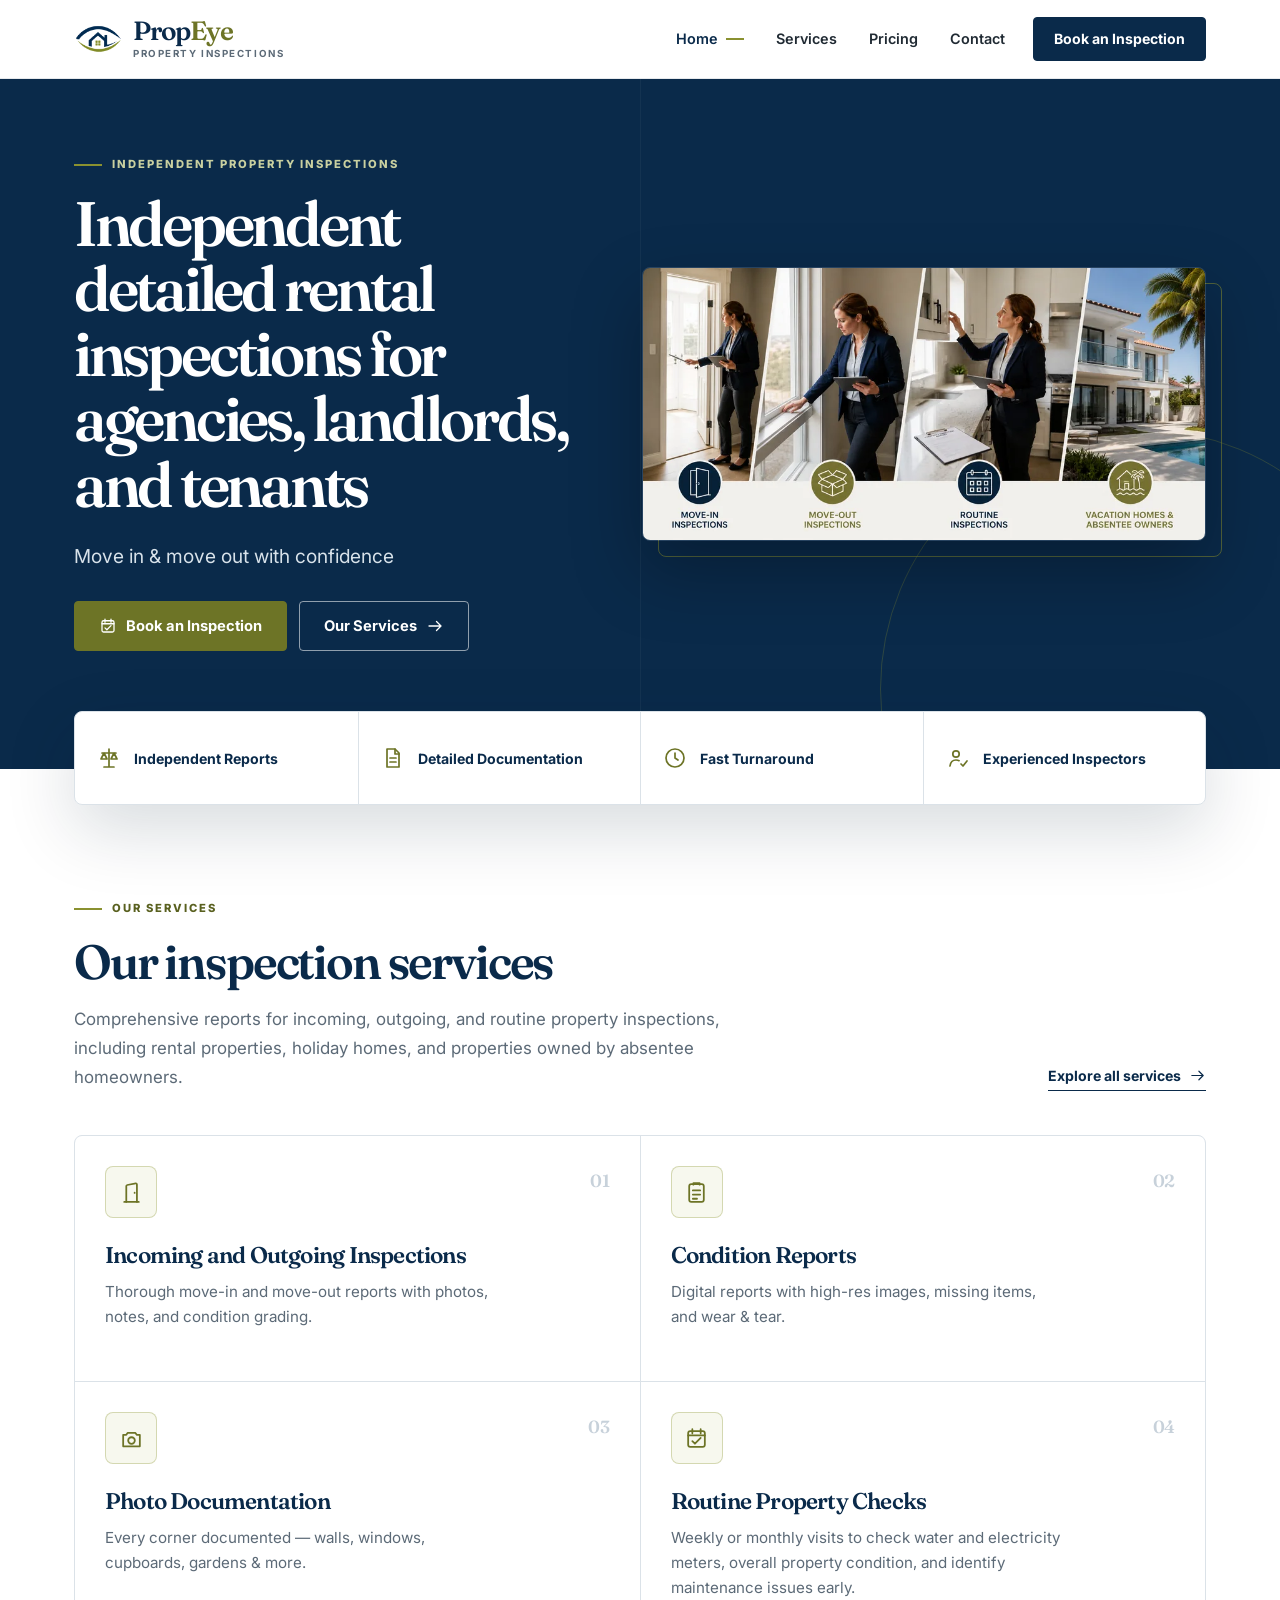
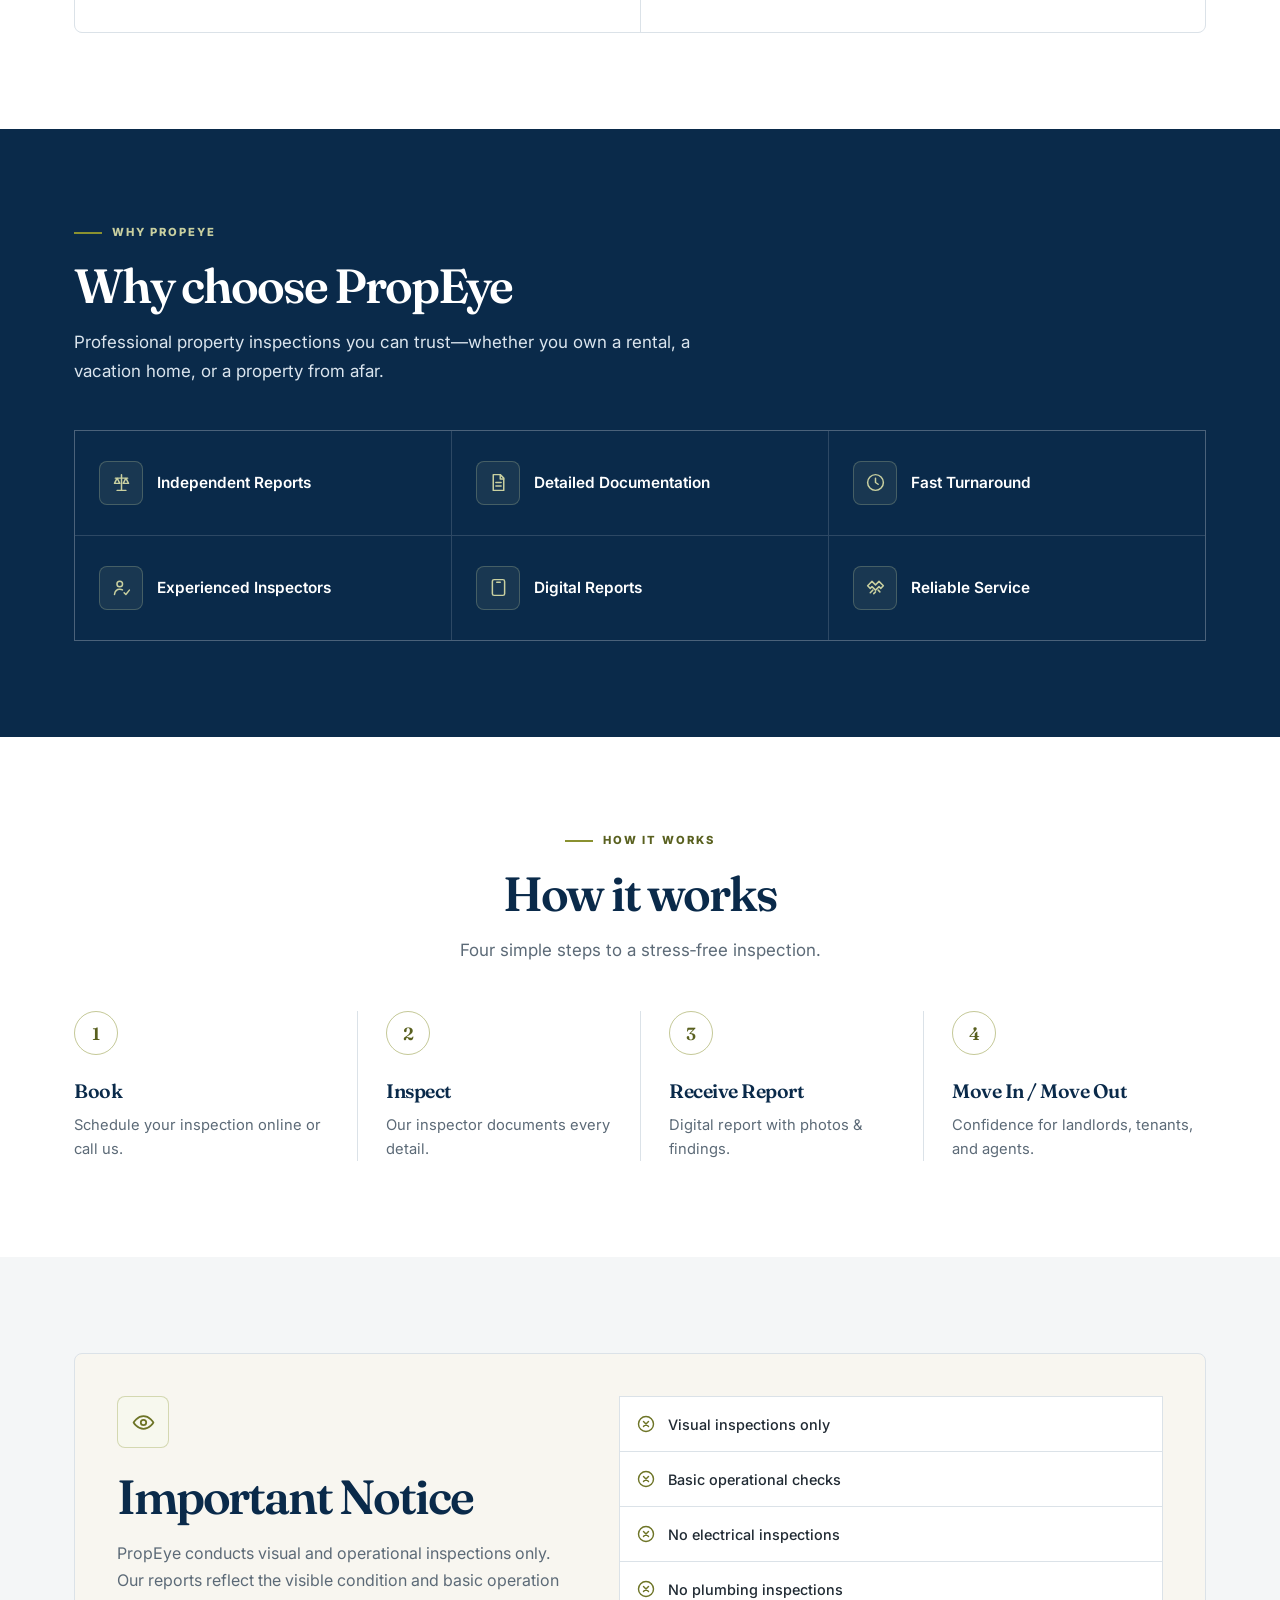
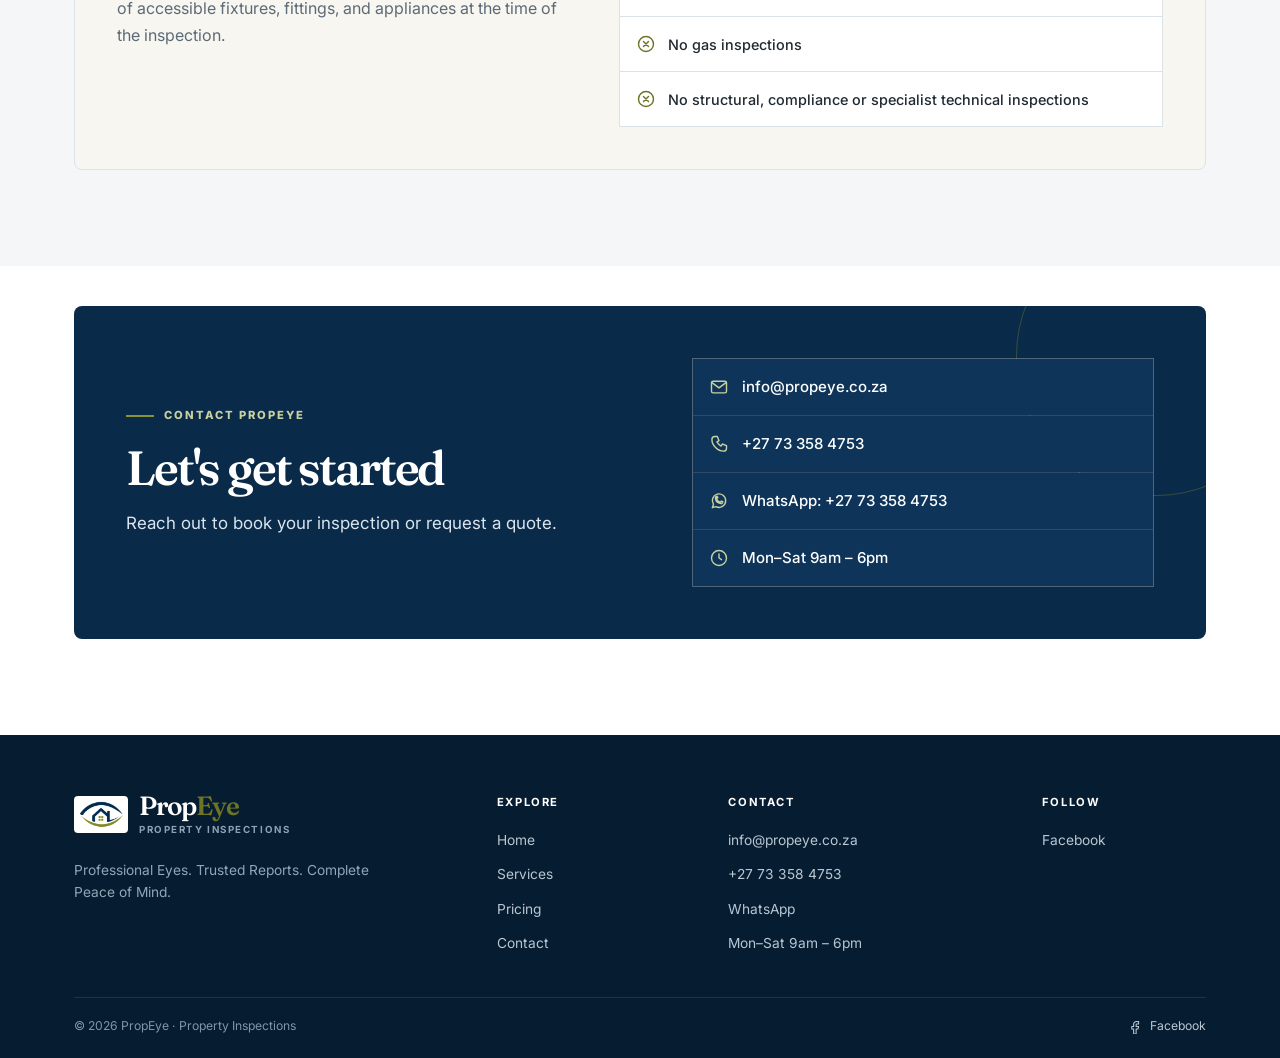
==== commit 7e738b94: "Update PropEye contact number Replace the old telephone and WhatsApp number with +27 73 358 4753 acr" ====
--- a/index.html
+++ b/index.html
@@ -7,13 +7,13 @@
   <meta name="description" content="Professional rental property inspections, condition reports, vacation home inspections, and detailed photo documentation across South Africa.">
   <meta name="keywords" content="property inspections, rental inspections, outgoing inspection, incoming inspection, vacation home inspection">
   <meta name="robots" content="index,follow">
-  <link rel="canonical" href="https://propeye.co.za/">
+  <link rel="canonical" href="https://www.propeye.co.za/">
   <meta property="og:type" content="website">
   <meta property="og:site_name" content="PropEye Property Inspections">
   <meta property="og:title" content="PropEye Property Inspections">
   <meta property="og:description" content="Professional rental property inspections, condition reports, vacation home inspections, and detailed photo documentation across South Africa.">
-  <meta property="og:url" content="https://propeye.co.za/">
-  <meta property="og:image" content="https://propeye.co.za/images/og-propeye.jpg">
+  <meta property="og:url" content="https://www.propeye.co.za/">
+  <meta property="og:image" content="https://www.propeye.co.za/images/og-propeye.jpg">
   <meta property="og:image:width" content="1200">
   <meta property="og:image:height" content="630">
   <meta name="twitter:card" content="summary_large_image">
@@ -30,11 +30,11 @@
     "@context": "https://schema.org",
     "@type": "ProfessionalService",
     "name": "PropEye Property Inspections",
-    "url": "https://propeye.co.za/",
-    "logo": "https://propeye.co.za/images/icon.png",
-    "image": "https://propeye.co.za/images/og-propeye.jpg",
+    "url": "https://www.propeye.co.za/",
+    "logo": "https://www.propeye.co.za/images/icon.png",
+    "image": "https://www.propeye.co.za/images/og-propeye.jpg",
     "email": "info@propeye.co.za",
-    "telephone": "+27632519530",
+    "telephone": "+27733584753",
     "areaServed": "South Africa",
     "sameAs": ["https://www.facebook.com/share/14cxHEFWzvn/"]
   }
@@ -241,11 +241,11 @@
             </li>
             <li>
               <svg class="icon" aria-hidden="true" focusable="false"><use href="images/icons.svg#icon-phone"></use></svg>
-              <a href="tel:+27632519530">+27 63 251 9530</a>
+              <a href="tel:+27733584753">+27 73 358 4753</a>
             </li>
             <li>
               <svg class="icon" aria-hidden="true" focusable="false"><use href="images/icons.svg#icon-whatsapp"></use></svg>
-              <a href="https://wa.me/27632519530" rel="noopener">WhatsApp: +27 63 251 9530</a>
+              <a href="https://wa.me/27733584753" rel="noopener">WhatsApp: +27 73 358 4753</a>
             </li>
             <li>
               <svg class="icon" aria-hidden="true" focusable="false"><use href="images/icons.svg#icon-clock"></use></svg>
@@ -283,8 +283,8 @@
           <h2>Contact</h2>
           <ul>
             <li><a href="mailto:info@propeye.co.za">info@propeye.co.za</a></li>
-            <li><a href="tel:+27632519530">+27 63 251 9530</a></li>
-            <li><a href="https://wa.me/27632519530" rel="noopener">WhatsApp</a></li>
+            <li><a href="tel:+27733584753">+27 73 358 4753</a></li>
+            <li><a href="https://wa.me/27733584753" rel="noopener">WhatsApp</a></li>
             <li><span>Mon–Sat 9am – 6pm</span></li>
           </ul>
         </div>
